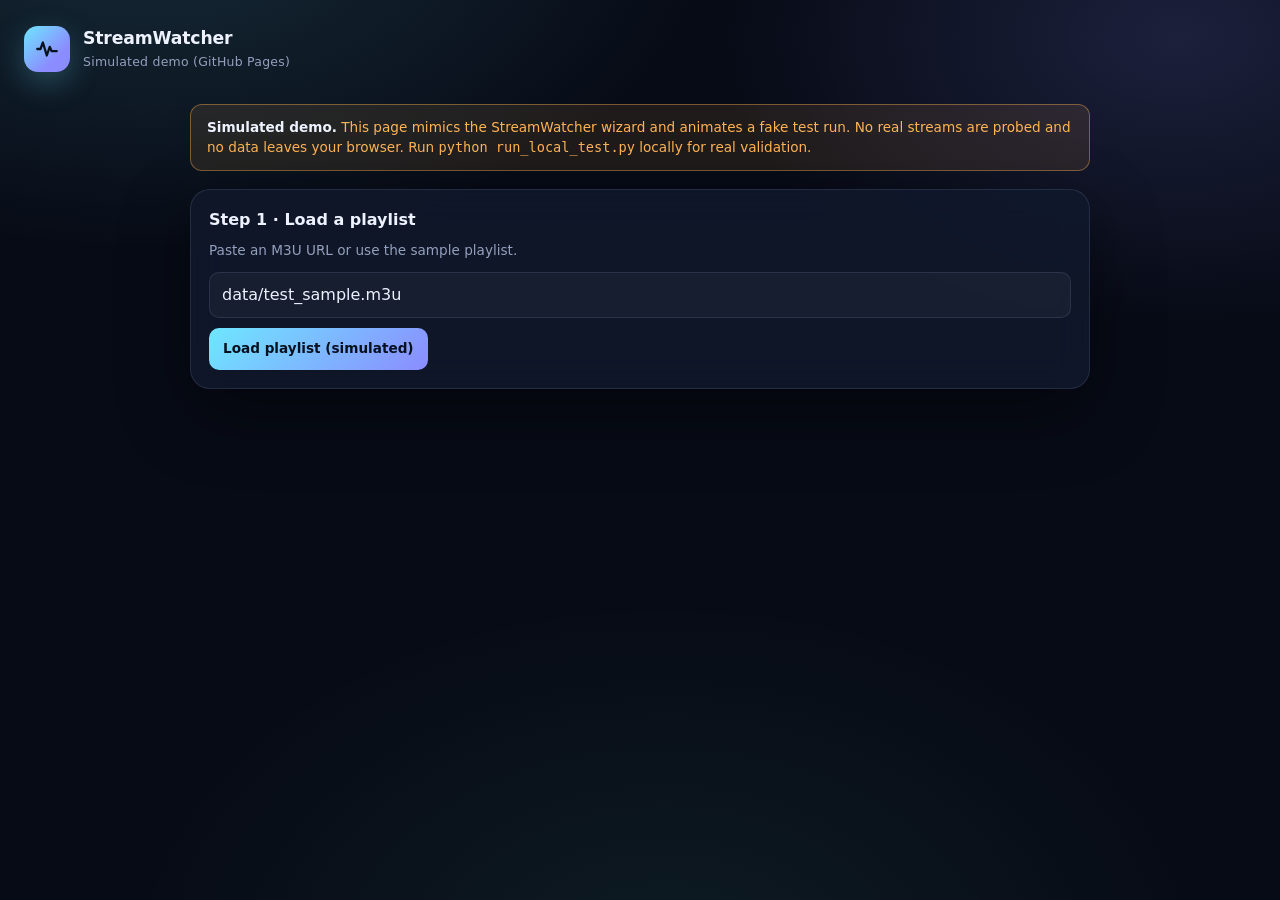
==== docs/index.html @ 36f7aa4f "Make GitHub Pages demo a step-by-step simulated wizard" ====
<!DOCTYPE html>
<html lang="en" data-theme="dark">
<head>
  <meta charset="UTF-8">
  <meta name="viewport" content="width=device-width, initial-scale=1.0">
  <title>StreamWatcher · Demo (simulated)</title>
  <link rel="stylesheet" href="assets/theme.css">
  <style>
    .shell { width: min(900px, calc(100% - 48px)); margin: 0 auto; padding: 22px 0 70px; }
    .demo-banner { margin: 0 0 18px; padding: 12px 16px; border: 1px solid rgba(255,180,84,0.4); border-radius: 12px; background: rgba(255,180,84,0.1); color: var(--warning); font-size: 0.85rem; }
    .demo-banner strong { color: var(--text); }
    .step-card { padding: 18px; margin-bottom: 16px; }
    .step-card h3 { margin: 0 0 8px; font-size: 1rem; }
    .step-card p { margin: 0 0 12px; color: var(--muted); font-size: 0.85rem; }
    .btn { padding: 8px 14px; border-radius: 10px; border: 1px solid var(--border); background: var(--surface-2); color: var(--text); cursor: pointer; font-weight: 600; font-size: 0.85rem; }
    .btn.primary { background: linear-gradient(135deg, var(--accent), var(--accent-2)); color: #07101f; border: none; }
    .input { width: 100%; padding: 10px 12px; border-radius: 10px; border: 1px solid var(--border); background: var(--surface-2); color: var(--text); }
    .hidden { display: none !important; }
    .progress-track { height: 10px; border-radius: 999px; background: var(--surface-3); overflow: hidden; border: 1px solid var(--border); margin: 10px 0; }
    .progress-fill { height: 100%; border-radius: inherit; background: linear-gradient(90deg, var(--accent), var(--accent-2) 58%, var(--accent-3)); transition: width 0.3s ease; }
    .channel { padding: 6px 8px; border-bottom: 1px solid var(--border); font-size: 0.85rem; }
    .channel:last-child { border-bottom: none; }
    table { width: 100%; border-collapse: collapse; font-size: 0.8rem; margin-top: 12px; }
    th, td { padding: 8px 10px; text-align: left; border-bottom: 1px solid var(--border); }
    th { color: var(--muted); font-size: 0.7rem; text-transform: uppercase; letter-spacing: 0.06em; }
    .badge { display: inline-block; padding: 2px 8px; border-radius: 6px; font-size: 0.72rem; font-weight: 600; }
    .pass { background: rgba(61,220,151,0.15); color: var(--success); }
    .issue { background: rgba(255,180,84,0.15); color: var(--warning); }
    .testing { background: rgba(100,181,255,0.15); color: var(--info); }
  </style>
</head>
<body>
  <header class="topbar">
    <div class="brand">
      <div class="brand-mark" aria-hidden="true"><svg viewBox="0 0 24 24" fill="none" stroke="currentColor" stroke-width="2.1" stroke-linecap="round" stroke-linejoin="round"><path d="M3 12h3l2.2-6 3.6 12 2.7-8 1.8 4H21"/></svg></div>
      <div><h1>StreamWatcher</h1><p>Simulated demo (GitHub Pages)</p></div>
    </div>
  </header>
  <main class="shell">
    <div class="demo-banner"><strong>Simulated demo.</strong> This page mimics the StreamWatcher wizard and animates a fake test run. No real streams are probed and no data leaves your browser. Run <code>python run_local_test.py</code> locally for real validation.</div>

    <!-- Step 1 -->
    <div class="card step-card" id="step1">
      <h3>Step 1 · Load a playlist</h3>
      <p>Paste an M3U URL or use the sample playlist.</p>
      <input class="input" id="url" value="data/test_sample.m3u" style="margin-bottom:10px;">
      <button class="btn primary" id="loadBtn">Load playlist (simulated)</button>
    </div>

    <!-- Step 2 -->
    <div class="card step-card hidden" id="step2">
      <h3>Step 2 · Choose channels</h3>
      <p>Select the channels you want to test.</p>
      <div id="channels" style="max-height:200px;overflow:auto;border:1px solid var(--border);border-radius:10px;"></div>
      <div style="margin-top:10px;display:flex;gap:8px;">
        <button class="btn" id="selectAll">Select all</button>
        <button class="btn primary" id="next2">Next step →</button>
      </div>
    </div>

    <!-- Step 3 -->
    <div class="card step-card hidden" id="step3">
      <h3>Step 3 · Configure &amp; run</h3>
      <p>Duration: 15s · Concurrency: 3 · Loop: single · Checks: resolution, framerate, audio, buffering</p>
      <button class="btn primary" id="startBtn">Start simulated test</button>
    </div>

    <!-- Step 4 -->
    <div class="card step-card hidden" id="step4">
      <h3>Step 4 · Live progress</h3>
      <div class="progress-track"><div class="progress-fill" id="progressFill" style="width:0%"></div></div>
      <p id="progressText" style="margin-top:8px;color:var(--muted);font-size:0.85rem;">Idle</p>
      <table>
        <thead><tr><th>Channel</th><th>Status</th><th>Resolution</th><th>Framerate</th><th>Tested</th></tr></thead>
        <tbody id="resultsBody"></tbody>
      </table>
    </div>
  </main>
  <script>
    const channels = [
      {name:'3ABN Canada', res:'1280x720', fps:'29.97 fps', status:'pending', tested:0},
      {name:'3ABN English', res:'1920x1080', fps:'25 fps', status:'pending', tested:0},
      {name:'3ABN Kids', res:'1280x720', fps:'30 fps', status:'pending', tested:0},
      {name:'3ABN Latino', res:'1920x1080', fps:'50 fps', status:'pending', tested:0},
      {name:'Ziggo Sport 2 Ultra 4K', res:'1920x1080', fps:'50 fps', status:'pending', tested:0},
    ];
    let selected = new Set();
    const channelsEl = document.getElementById('channels');
    const resultsBody = document.getElementById('resultsBody');

    function renderChannels() {
      channelsEl.innerHTML = channels.map((c,i) => `<label style="display:block;padding:4px 0;"><input type="checkbox" data-i="${i}" ${selected.has(i)?'checked':''}> ${c.name}</label>`).join('');
      channelsEl.querySelectorAll('input').forEach(cb => cb.addEventListener('change', e => {
        const i = +e.target.dataset.i;
        if (e.target.checked) selected.add(i); else selected.delete(i);
        document.getElementById('next2').disabled = selected.size === 0;
      }));
    }
    renderChannels();

    document.getElementById('selectAll').addEventListener('click', () => {
      channels.forEach((_,i) => selected.add(i));
      renderChannels();
      document.getElementById('next2').disabled = false;
    });

    document.getElementById('loadBtn').addEventListener('click', () => {
      document.getElementById('loadBtn').textContent = 'Loaded 5 channels';
      document.getElementById('step1').classList.add('hidden');
      document.getElementById('step2').classList.remove('hidden');
    });

    document.getElementById('next2').addEventListener('click', () => {
      document.getElementById('step2').classList.add('hidden');
      document.getElementById('step3').classList.remove('hidden');
    });

    function renderResults() {
      resultsBody.innerHTML = channels.map(c => `<tr><td>${c.name}</td><td><span class="badge ${c.status}">${c.status}</span></td><td>${c.res}</td><td>${c.fps}</td><td>${c.tested}s</td></tr>`).join('');
    }
    renderResults();

    document.getElementById('startBtn').addEventListener('click', () => {
      document.getElementById('startBtn').disabled = true;
      document.getElementById('step3').classList.add('hidden');
      document.getElementById('step4').classList.remove('hidden');
      const order = [...selected];
      let idx = 0;
      const total = order.length;
      function step() {
        if (idx >= total) { document.getElementById('progressText').textContent = 'All channels completed'; return; }
        const ci = order[idx];
        channels[ci].status = 'testing'; channels[ci].tested = 0;
        renderResults();
        let t = 0;
        const timer = setInterval(() => {
          t++;
          channels[ci].tested = t;
          document.getElementById('progressFill').style.width = Math.round(((idx + t/15)/total)*100) + '%';
          document.getElementById('progressText').textContent = `Testing ${channels[ci].name} · ${t}/15s`;
          renderResults();
          if (t >= 15) {
            clearInterval(timer);
            channels[ci].status = (ci === 4) ? 'issue' : 'pass';
            if (ci === 4) channels[ci].res = '1920x1080 (dup frames)';
            renderResults();
            idx++;
            setTimeout(step, 400);
          }
        }, 200);
      }
      step();
    });
  </script>
</body>
</html>
---- docs/assets/theme.css ----
/* StreamWatcher shared theme */
:root {
  color-scheme: dark;
  --bg: #070b16;
  --bg-soft: #0c1222;
  --surface: rgba(17, 25, 44, 0.82);
  --surface-solid: #111a2d;
  --surface-2: rgba(255, 255, 255, 0.04);
  --surface-3: rgba(255, 255, 255, 0.07);
  --border: rgba(148, 163, 208, 0.16);
  --border-strong: rgba(148, 163, 208, 0.28);
  --text: #eef2ff;
  --muted: #94a0bd;
  --faint: #67738f;
  --accent: #6ee7ff;
  --accent-2: #8b8cff;
  --accent-3: #5ee0b1;
  --success: #3ddc97;
  --warning: #ffb454;
  --danger: #ff6b81;
  --info: #64b5ff;
  --shadow: 0 24px 70px rgba(0, 0, 0, 0.45);
  --ring: rgba(110, 231, 255, 0.35);
  --radius: 20px;
  --radius-sm: 12px;
}

[data-theme="light"] {
  color-scheme: light;
  --bg: #eef2fb;
  --bg-soft: #e6ecf9;
  --surface: rgba(255, 255, 255, 0.86);
  --surface-solid: #ffffff;
  --surface-2: rgba(20, 40, 80, 0.035);
  --surface-3: rgba(20, 40, 80, 0.06);
  --border: rgba(30, 55, 105, 0.12);
  --border-strong: rgba(30, 55, 105, 0.22);
  --text: #14213d;
  --muted: #5b6b8c;
  --faint: #8492ad;
  --accent: #087ea4;
  --accent-2: #5b5bd6;
  --accent-3: #0f9f7a;
  --success: #0f9f6e;
  --warning: #b96b00;
  --danger: #d92c4b;
  --info: #1c6fd6;
  --shadow: 0 24px 70px rgba(30, 60, 120, 0.16);
  --ring: rgba(8, 126, 164, 0.25);
}

* { box-sizing: border-box; }

html { min-height: 100%; }

body {
  margin: 0;
  min-height: 100vh;
  font-family: "Inter", "Segoe UI", system-ui, -apple-system, BlinkMacSystemFont, sans-serif;
  color: var(--text);
  background-color: var(--bg);
  background-image:
    radial-gradient(900px 520px at 12% -8%, rgba(110, 231, 255, 0.14), transparent 62%),
    radial-gradient(760px 480px at 92% 4%, rgba(139, 140, 255, 0.16), transparent 60%),
    radial-gradient(900px 620px at 52% 108%, rgba(94, 224, 177, 0.08), transparent 60%);
  background-attachment: fixed;
  line-height: 1.5;
  -webkit-font-smoothing: antialiased;
}

[data-theme="light"] body {
  background-image:
    radial-gradient(900px 520px at 12% -8%, rgba(8, 126, 164, 0.12), transparent 62%),
    radial-gradient(760px 480px at 92% 4%, rgba(91, 91, 214, 0.12), transparent 60%),
    radial-gradient(900px 620px at 52% 108%, rgba(15, 159, 122, 0.08), transparent 60%);
}

a { color: var(--accent); }

button, input, select, textarea { font: inherit; }

::selection { background: rgba(110, 231, 255, 0.3); }

.topbar {
  width: min(1440px, calc(100% - 48px));
  margin: 0 auto;
  padding: 26px 0 10px;
  display: flex;
  align-items: center;
  justify-content: space-between;
  gap: 16px;
}

.brand {
  display: flex;
  align-items: center;
  gap: 13px;
  min-width: 0;
}

.brand-mark {
  width: 46px;
  height: 46px;
  border-radius: 14px;
  background: linear-gradient(135deg, var(--accent), var(--accent-2) 70%);
  color: #07101f;
  display: grid;
  place-items: center;
  box-shadow: 0 10px 30px rgba(110, 231, 255, 0.25);
  flex: none;
}

.brand-mark svg { width: 26px; height: 26px; }

.brand h1 {
  margin: 0;
  font-size: 1.08rem;
  letter-spacing: -0.01em;
  font-weight: 700;
}

.brand p {
  margin: 1px 0 0;
  color: var(--muted);
  font-size: 0.78rem;
  letter-spacing: 0.02em;
}

.top-actions { display: flex; align-items: center; gap: 10px; }

.btn {
  display: inline-flex;
  align-items: center;
  justify-content: center;
  gap: 8px;
  min-height: 42px;
  padding: 0 17px;
  border-radius: 12px;
  border: 1px solid transparent;
  font-weight: 650;
  font-size: 0.88rem;
  line-height: 1;
  text-decoration: none;
  cursor: pointer;
  transition: transform 0.15s ease, background 0.15s ease, border-color 0.15s ease, box-shadow 0.15s ease, opacity 0.15s ease;
  white-space: nowrap;
}

.btn svg { width: 17px; height: 17px; }
.btn:hover { transform: translateY(-1px); }
.btn:active { transform: translateY(0); }
.btn:focus-visible { outline: 3px solid var(--ring); outline-offset: 2px; }
.btn:disabled { opacity: 0.5; cursor: not-allowed; transform: none; }

.btn-primary {
  background: linear-gradient(120deg, var(--accent), var(--accent-2));
  color: #071019;
  box-shadow: 0 12px 30px rgba(110, 231, 255, 0.22);
}

[data-theme="light"] .btn-primary { color: #fff; }

.btn-primary:hover { box-shadow: 0 16px 34px rgba(110, 231, 255, 0.3); }

.btn-secondary {
  background: var(--surface-2);
  border-color: var(--border);
  color: var(--text);
}

.btn-secondary:hover { background: var(--surface-3); border-color: var(--border-strong); }

.btn-ghost {
  background: transparent;
  color: var(--muted);
  border-color: transparent;
  padding: 0 12px;
}

.btn-ghost:hover { color: var(--text); background: var(--surface-2); }

.btn-danger {
  background: rgba(255, 107, 129, 0.12);
  border-color: rgba(255, 107, 129, 0.35);
  color: var(--danger);
}

.btn-danger:hover { background: rgba(255, 107, 129, 0.2); }

.btn-sm { min-height: 34px; padding: 0 12px; font-size: 0.8rem; border-radius: 10px; }

.icon-btn {
  width: 42px;
  height: 42px;
  padding: 0;
  border-radius: 12px;
  border: 1px solid var(--border);
  background: var(--surface-2);
  color: var(--muted);
  cursor: pointer;
  display: grid;
  place-items: center;
  transition: 0.15s ease;
}

.icon-btn:hover { color: var(--text); background: var(--surface-3); }
.icon-btn:focus-visible { outline: 3px solid var(--ring); outline-offset: 2px; }
.icon-btn svg { width: 18px; height: 18px; }

.card {
  background: var(--surface);
  border: 1px solid var(--border);
  border-radius: var(--radius);
  box-shadow: var(--shadow);
  backdrop-filter: blur(18px);
  -webkit-backdrop-filter: blur(18px);
}

.card-head {
  display: flex;
  align-items: flex-start;
  gap: 14px;
  padding: 22px 24px 0;
}

.step {
  width: 34px;
  height: 34px;
  border-radius: 11px;
  display: grid;
  place-items: center;
  flex: none;
  font-size: 0.76rem;
  font-weight: 800;
  letter-spacing: 0.04em;
  color: var(--accent);
  background: rgba(110, 231, 255, 0.1);
  border: 1px solid rgba(110, 231, 255, 0.22);
}

.card-title { margin: 2px 0 2px; font-size: 1rem; letter-spacing: -0.01em; }
.card-sub { margin: 0; color: var(--muted); font-size: 0.82rem; }

.card-body { padding: 20px 24px 24px; }

.field { display: flex; flex-direction: column; gap: 8px; }

.field > label, .field-label {
  font-size: 0.79rem;
  font-weight: 650;
  letter-spacing: 0.035em;
  text-transform: uppercase;
  color: var(--muted);
}

.input, select.input, textarea.input {
  width: 100%;
  min-height: 46px;
  border-radius: 12px;
  border: 1px solid var(--border);
  background: var(--surface-2);
  color: var(--text);
  padding: 0 14px;
  outline: none;
  transition: border-color 0.15s ease, box-shadow 0.15s ease, background 0.15s ease;
}

textarea.input { padding: 12px 14px; resize: vertical; min-height: 100px; }

.input::placeholder { color: var(--faint); }

.input:hover { border-color: var(--border-strong); }

.input:focus, select.input:focus {
  border-color: var(--accent);
  box-shadow: 0 0 0 4px var(--ring);
  background: var(--surface-3);
}

select.input {
  color-scheme: inherit;
  background-color: var(--surface-solid);
  appearance: none;
  background-image:
    linear-gradient(45deg, transparent 50%, var(--muted) 50%),
    linear-gradient(135deg, var(--muted) 50%, transparent 50%);
  background-position:
    calc(100% - 20px) calc(50% - 3px),
    calc(100% - 14px) calc(50% - 3px);
  background-size: 6px 6px, 6px 6px;
  background-repeat: no-repeat;
  padding-right: 38px;
}

select.input option,
select option {
  background-color: var(--surface-solid);
  color: var(--text);
}

.hint { color: var(--muted); font-size: 0.79rem; margin: 0; }
.error-text { color: var(--danger); font-size: 0.82rem; margin: 0; }
.success-text { color: var(--success); font-size: 0.82rem; margin: 0; }

.pill {
  display: inline-flex;
  align-items: center;
  gap: 7px;
  padding: 6px 11px;
  border-radius: 999px;
  border: 1px solid var(--border);
  background: var(--surface-2);
  color: var(--muted);
  font-size: 0.73rem;
  font-weight: 650;
  letter-spacing: 0.04em;
  text-transform: uppercase;
}

.pill .dot { width: 7px; height: 7px; border-radius: 50%; background: var(--success); box-shadow: 0 0 10px var(--success); }

.badge {
  display: inline-flex;
  align-items: center;
  gap: 6px;
  padding: 4px 9px;
  border-radius: 8px;
  font-size: 0.72rem;
  font-weight: 700;
  letter-spacing: 0.03em;
  border: 1px solid var(--border);
  background: var(--surface-2);
  color: var(--muted);
  white-space: nowrap;
}

.badge-accent { color: var(--accent); background: rgba(110, 231, 255, 0.09); border-color: rgba(110, 231, 255, 0.24); }
.badge-success { color: var(--success); background: rgba(61, 220, 151, 0.1); border-color: rgba(61, 220, 151, 0.26); }
.badge-warning { color: var(--warning); background: rgba(255, 180, 84, 0.1); border-color: rgba(255, 180, 84, 0.26); }
.badge-danger { color: var(--danger); background: rgba(255, 107, 129, 0.1); border-color: rgba(255, 107, 129, 0.26); }
.badge-info { color: var(--info); background: rgba(100, 181, 255, 0.1); border-color: rgba(100, 181, 255, 0.26); }

.status-badge[data-status="pass"] { color: var(--success); background: rgba(61, 220, 151, 0.1); border-color: rgba(61, 220, 151, 0.28); }
.status-badge[data-status="issue"] { color: var(--warning); background: rgba(255, 180, 84, 0.1); border-color: rgba(255, 180, 84, 0.28); }
.status-badge[data-status="error"] { color: var(--danger); background: rgba(255, 107, 129, 0.1); border-color: rgba(255, 107, 129, 0.3); }
.status-badge[data-status="testing"] { color: var(--info); background: rgba(100, 181, 255, 0.1); border-color: rgba(100, 181, 255, 0.3); }
.status-badge[data-status="pending"] { color: var(--muted); }
.status-badge[data-status="stopped"] { color: var(--faint); border-style: dashed; }

.toast {
  position: fixed;
  right: 22px;
  bottom: 22px;
  z-index: 50;
  max-width: min(420px, calc(100vw - 44px));
  padding: 14px 16px;
  border-radius: 14px;
  border: 1px solid var(--border-strong);
  background: var(--surface-solid);
  box-shadow: var(--shadow);
  color: var(--text);
  font-size: 0.86rem;
  display: flex;
  gap: 10px;
  align-items: flex-start;
  transform: translateY(20px);
  opacity: 0;
  pointer-events: none;
  transition: 0.2s ease;
}

.toast.show { transform: translateY(0); opacity: 1; pointer-events: auto; }
.toast.error { border-color: rgba(255, 107, 129, 0.45); }
.toast svg { width: 18px; height: 18px; flex: none; margin-top: 1px; }

.spinner {
  width: 16px;
  height: 16px;
  border: 2px solid rgba(255, 255, 255, 0.25);
  border-top-color: currentColor;
  border-radius: 50%;
  animation: spin 0.7s linear infinite;
}

@keyframes spin { to { transform: rotate(360deg); } }

.sr-only {
  position: absolute;
  width: 1px;
  height: 1px;
  padding: 0;
  margin: -1px;
  overflow: hidden;
  clip: rect(0, 0, 0, 0);
  white-space: nowrap;
  border: 0;
}

::-webkit-scrollbar { width: 10px; height: 10px; }
::-webkit-scrollbar-track { background: transparent; }
::-webkit-scrollbar-thumb { background: var(--surface-3); border-radius: 99px; border: 2px solid transparent; background-clip: content-box; }
::-webkit-scrollbar-thumb:hover { background: var(--border-strong); background-clip: content-box; }

@media (max-width: 720px) {
  .topbar { width: calc(100% - 28px); padding-top: 18px; }
  .brand p { display: none; }
  .card-head { padding: 20px 20px 0; }
  .card-body { padding: 18px 20px 20px; }
}
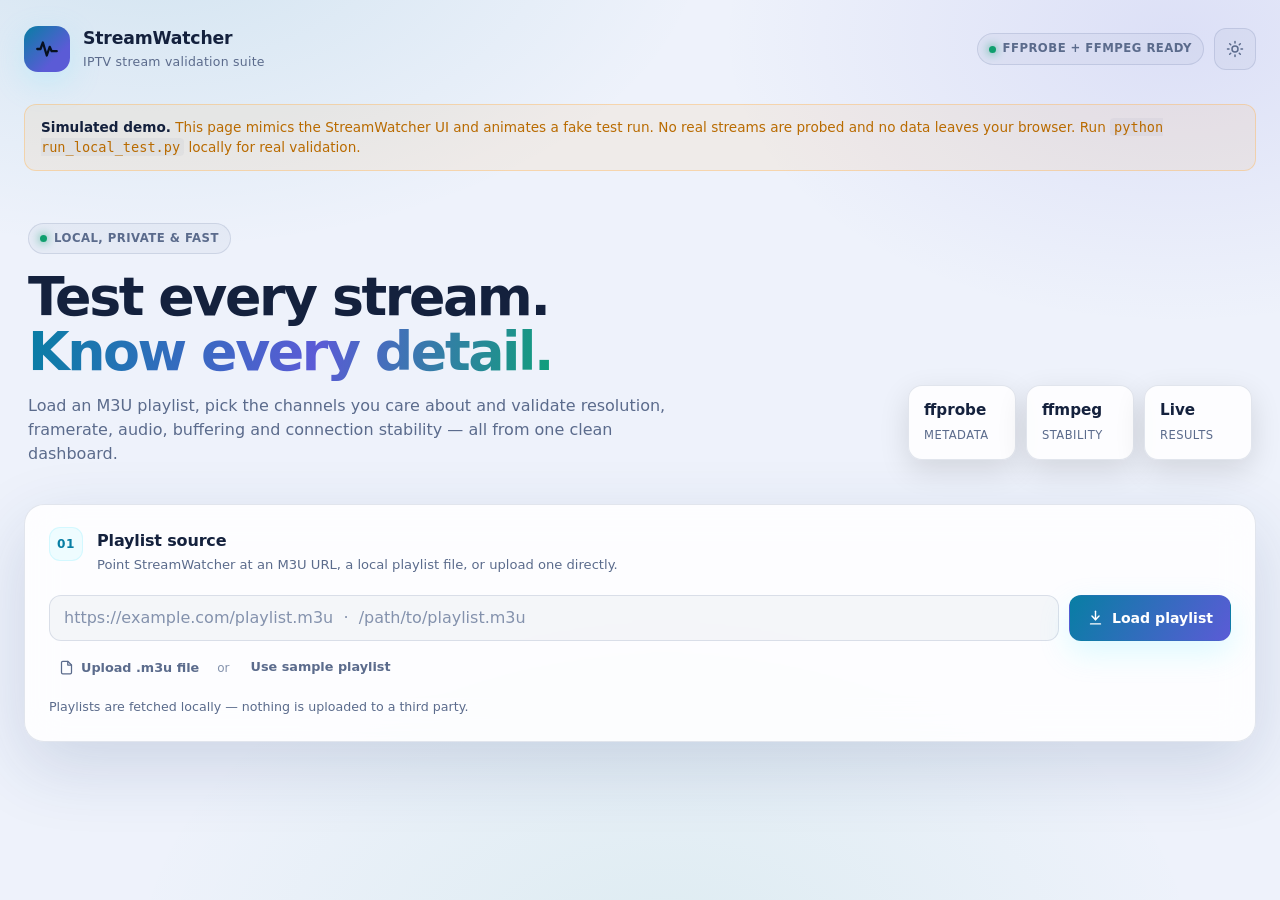
==== commit c22bff29: "Make GitHub Pages demo nearly identical to real app (simulated)" ====
--- a/docs/index.html
+++ b/docs/index.html
@@ -3,154 +3,1438 @@
 <head>
   <meta charset="UTF-8">
   <meta name="viewport" content="width=device-width, initial-scale=1.0">
-  <title>StreamWatcher · Demo (simulated)</title>
+  <title>StreamWatcher · IPTV stream validation</title>
   <link rel="stylesheet" href="assets/theme.css">
   <style>
-    .shell { width: min(900px, calc(100% - 48px)); margin: 0 auto; padding: 22px 0 70px; }
-    .demo-banner { margin: 0 0 18px; padding: 12px 16px; border: 1px solid rgba(255,180,84,0.4); border-radius: 12px; background: rgba(255,180,84,0.1); color: var(--warning); font-size: 0.85rem; }
-    .demo-banner strong { color: var(--text); }
-    .step-card { padding: 18px; margin-bottom: 16px; }
-    .step-card h3 { margin: 0 0 8px; font-size: 1rem; }
-    .step-card p { margin: 0 0 12px; color: var(--muted); font-size: 0.85rem; }
-    .btn { padding: 8px 14px; border-radius: 10px; border: 1px solid var(--border); background: var(--surface-2); color: var(--text); cursor: pointer; font-weight: 600; font-size: 0.85rem; }
-    .btn.primary { background: linear-gradient(135deg, var(--accent), var(--accent-2)); color: #07101f; border: none; }
-    .input { width: 100%; padding: 10px 12px; border-radius: 10px; border: 1px solid var(--border); background: var(--surface-2); color: var(--text); }
-    .hidden { display: none !important; }
-    .progress-track { height: 10px; border-radius: 999px; background: var(--surface-3); overflow: hidden; border: 1px solid var(--border); margin: 10px 0; }
-    .progress-fill { height: 100%; border-radius: inherit; background: linear-gradient(90deg, var(--accent), var(--accent-2) 58%, var(--accent-3)); transition: width 0.3s ease; }
-    .channel { padding: 6px 8px; border-bottom: 1px solid var(--border); font-size: 0.85rem; }
-    .channel:last-child { border-bottom: none; }
-    table { width: 100%; border-collapse: collapse; font-size: 0.8rem; margin-top: 12px; }
-    th, td { padding: 8px 10px; text-align: left; border-bottom: 1px solid var(--border); }
-    th { color: var(--muted); font-size: 0.7rem; text-transform: uppercase; letter-spacing: 0.06em; }
-    .badge { display: inline-block; padding: 2px 8px; border-radius: 6px; font-size: 0.72rem; font-weight: 600; }
-    .pass { background: rgba(61,220,151,0.15); color: var(--success); }
-    .issue { background: rgba(255,180,84,0.15); color: var(--warning); }
-    .testing { background: rgba(100,181,255,0.15); color: var(--info); }
+    html, body { overflow-x: hidden; }
+    .shell {
+      width: min(1440px, calc(100% - 48px));
+      max-width: 100%;
+      margin: 0 auto;
+      padding: 22px 0 70px;
+    }
+    .layout { max-width: 100%; }
+
+    .hero {
+      display: flex;
+      align-items: flex-end;
+      justify-content: space-between;
+      gap: 32px;
+      padding: 34px 4px 8px;
+    }
+
+    .hero-copy { max-width: 760px; }
+
+    .hero h2 {
+      margin: 16px 0 14px;
+      font-size: clamp(2.1rem, 4.2vw, 3.6rem);
+      line-height: 1.02;
+      letter-spacing: -0.045em;
+      font-weight: 800;
+    }
+
+    .gradient-text {
+      background: linear-gradient(100deg, var(--accent), var(--accent-2) 55%, var(--accent-3));
+      -webkit-background-clip: text;
+      background-clip: text;
+      color: transparent;
+    }
+
+    .hero p {
+      margin: 0;
+      max-width: 650px;
+      color: var(--muted);
+      font-size: 1rem;
+    }
+
+    .hero-facts {
+      display: flex;
+      gap: 10px;
+      flex-wrap: wrap;
+      justify-content: flex-end;
+      padding-bottom: 6px;
+    }
+
+    .fact {
+      min-width: 108px;
+      padding: 13px 15px;
+      border: 1px solid var(--border);
+      border-radius: 14px;
+      background: var(--surface);
+      box-shadow: 0 10px 30px rgba(0, 0, 0, 0.12);
+    }
+
+    .fact strong { display: block; font-size: 0.95rem; }
+    .fact span { color: var(--muted); font-size: 0.72rem; letter-spacing: 0.04em; text-transform: uppercase; }
+
+    .layout {
+      display: grid;
+      grid-template-columns: repeat(auto-fit, minmax(320px, 1fr));
+      gap: 20px;
+      align-items: start;
+      margin-top: 30px;
+    }
+
+    .layout > .start-card {
+      grid-column: 1 / -1;
+    }
+
+    .stack { display: contents; }
+    #configAside { display: block; grid-column: 1 / -1; }
+
+    .source-row { display: flex; gap: 10px; align-items: stretch; }
+    .source-row .input { flex: 1; }
+    .source-row .btn { min-height: 46px; flex: none; }
+
+    .source-actions {
+      display: flex;
+      align-items: center;
+      gap: 4px;
+      flex-wrap: wrap;
+      margin-top: 10px;
+    }
+
+    .divider { color: var(--faint); font-size: 0.75rem; padding: 0 4px; }
+
+    .file-label {
+      display: inline-flex;
+      align-items: center;
+      gap: 7px;
+      min-height: 34px;
+      padding: 0 10px;
+      border-radius: 10px;
+      color: var(--muted);
+      font-size: 0.8rem;
+      font-weight: 650;
+      cursor: pointer;
+      transition: 0.15s ease;
+    }
+
+    .file-label:hover { color: var(--text); background: var(--surface-2); }
+    .file-label svg { width: 15px; height: 15px; }
+
+    .load-status { margin-top: 13px; min-height: 18px; }
+    .load-status.error { color: var(--danger); }
+    .load-status.success { color: var(--success); }
+
+    .channels-card { overflow: hidden; }
+    .is-hidden { display: none !important; }
+
+    .channel-toolbar {
+      display: grid;
+      grid-template-columns: minmax(160px, 1fr) minmax(150px, 0.65fr) auto;
+      gap: 9px;
+      align-items: stretch;
+      padding: 0 24px;
+      margin-top: 18px;
+    }
+
+    .channel-toolbar .input { min-height: 40px; font-size: 0.84rem; }
+
+    .toolbar-actions { display: flex; gap: 6px; }
+
+    .channel-list {
+      max-height: 470px;
+      min-height: 180px;
+      overflow: auto;
+      padding: 6px 16px 8px;
+      margin-top: 10px;
+      border-top: 1px solid var(--border);
+      border-bottom: 1px solid var(--border);
+    }
+
+    .channel-row {
+      display: grid;
+      grid-template-columns: 20px minmax(0, 1fr) minmax(0, 0.9fr);
+      gap: 11px;
+      align-items: center;
+      padding: 10px 8px;
+      border-radius: 10px;
+      cursor: pointer;
+      transition: background 0.12s ease;
+    }
+
+    .channel-row + .channel-row { border-top: 1px solid var(--border); }
+    .channel-row:hover { background: var(--surface-2); }
+
+    .channel-row input[type="checkbox"] {
+      width: 16px;
+      height: 16px;
+      accent-color: var(--accent-2);
+      cursor: pointer;
+    }
+
+    .channel-main { min-width: 0; }
+    .channel-name {
+      display: block;
+      font-size: 0.87rem;
+      font-weight: 600;
+      white-space: nowrap;
+      overflow: hidden;
+      text-overflow: ellipsis;
+    }
+
+    .channel-meta {
+      display: block;
+      color: var(--muted);
+      font-size: 0.72rem;
+      white-space: nowrap;
+      overflow: hidden;
+      text-overflow: ellipsis;
+    }
+
+    .channel-url {
+      color: var(--faint);
+      font-family: ui-monospace, SFMono-Regular, Menlo, Consolas, monospace;
+      font-size: 0.68rem;
+      white-space: nowrap;
+      overflow: hidden;
+      text-overflow: ellipsis;
+      text-align: right;
+    }
+
+    .channel-list-empty {
+      padding: 34px 20px;
+      text-align: center;
+      color: var(--muted);
+      font-size: 0.86rem;
+    }
+
+    .list-foot {
+      display: flex;
+      justify-content: space-between;
+      gap: 12px;
+      align-items: center;
+      padding: 13px 24px 17px;
+      color: var(--muted);
+      font-size: 0.78rem;
+    }
+
+    .settings-grid { display: grid; grid-template-columns: 1fr 1fr; gap: 13px; }
+
+    .duration-control { display: flex; gap: 8px; }
+    .duration-control .input:first-child { width: 42%; }
+    .duration-control select { width: 58%; }
+
+    .mode-grid { display: grid; grid-template-columns: repeat(3, 1fr); gap: 8px; margin-top: 10px; }
+
+    .mode-card {
+      position: relative;
+      display: flex;
+      align-items: center;
+      justify-content: center;
+      min-height: 48px;
+      padding: 8px 6px;
+      border: 1px solid var(--border);
+      border-radius: 11px;
+      background: var(--surface-2);
+      color: var(--muted);
+      font-size: 0.78rem;
+      font-weight: 650;
+      text-align: center;
+      cursor: pointer;
+      transition: 0.15s ease;
+    }
+
+    .mode-card input { position: absolute; opacity: 0; pointer-events: none; }
+    .mode-card:hover { border-color: var(--border-strong); color: var(--text); }
+    .mode-card:has(input:checked) {
+      border-color: rgba(110, 231, 255, 0.45);
+      background: rgba(110, 231, 255, 0.1);
+      color: var(--accent);
+      box-shadow: 0 0 0 1px rgba(110, 231, 255, 0.08) inset;
+    }
+
+    .iterations-row { display: flex; align-items: center; gap: 10px; margin-top: 11px; }
+    .iterations-row .input { width: 100px; min-height: 38px; }
+
+    .check-grid { display: flex; flex-direction: column; gap: 8px; margin-top: 16px; }
+
+    .check-card {
+      display: grid;
+      grid-template-columns: 20px 1fr;
+      gap: 11px;
+      align-items: start;
+      padding: 11px 12px;
+      border: 1px solid var(--border);
+      border-radius: 12px;
+      background: var(--surface-2);
+      cursor: pointer;
+      transition: 0.15s ease;
+    }
+
+    .check-card:hover { border-color: var(--border-strong); }
+    .check-card:has(input:checked) { border-color: rgba(139, 140, 255, 0.38); background: rgba(139, 140, 255, 0.075); }
+
+    .check-card input {
+      appearance: none;
+      width: 18px;
+      height: 18px;
+      margin: 1px 0 0;
+      border-radius: 5px;
+      border: 1px solid var(--border-strong);
+      background: var(--surface-2);
+      cursor: pointer;
+      position: relative;
+    }
+
+    .check-card input:checked { background: linear-gradient(135deg, var(--accent), var(--accent-2)); border-color: transparent; }
+    .check-card input:checked::after {
+      content: "";
+      position: absolute;
+      left: 5px;
+      top: 1px;
+      width: 5px;
+      height: 10px;
+      border: solid #07101f;
+      border-width: 0 2px 2px 0;
+      transform: rotate(45deg);
+    }
+
+    .check-copy strong { display: block; font-size: 0.82rem; font-weight: 650; }
+    .check-copy span { display: block; color: var(--muted); font-size: 0.72rem; line-height: 1.35; }
+
+    .threshold-grid { display: grid; grid-template-columns: 1fr 1fr; gap: 10px; margin-top: 13px; }
+
+    .advanced { margin-top: 15px; border-top: 1px solid var(--border); padding-top: 13px; }
+    .advanced summary {
+      color: var(--muted);
+      font-size: 0.79rem;
+      font-weight: 650;
+      cursor: pointer;
+      list-style: none;
+    }
+
+    .advanced summary::-webkit-details-marker { display: none; }
+    .advanced summary::before { content: "+"; display: inline-block; width: 15px; color: var(--accent); }
+    .advanced[open] summary::before { content: "–"; }
+    .advanced-grid { display: grid; grid-template-columns: 1fr 1fr; gap: 11px; margin-top: 13px; }
+
+    .start-card { position: sticky; top: 18px; }
+    .summary-list { display: flex; flex-direction: column; gap: 9px; margin: 4px 0 18px; }
+
+    .summary-row {
+      display: flex;
+      justify-content: space-between;
+      gap: 16px;
+      color: var(--muted);
+      font-size: 0.82rem;
+    }
+
+    .summary-row strong { color: var(--text); font-weight: 650; text-align: right; }
+    .start-btn { width: 100%; min-height: 52px; font-size: 0.95rem; border-radius: 14px; }
+    .start-note { margin: 12px 0 0; color: var(--faint); font-size: 0.73rem; text-align: center; }
+
+    .warn-text { color: var(--warning); }
+
+    @media (max-width: 1080px) {
+      .layout { grid-template-columns: minmax(0, 1fr); }
+      .start-card { position: static; }
+      .hero { align-items: flex-start; flex-direction: column; }
+      .hero-facts { justify-content: flex-start; }
+    }
+
+    @media (max-width: 700px) {
+      .shell { width: calc(100% - 28px); padding-top: 8px; }
+      .hero { padding-top: 22px; }
+      .source-row { flex-direction: column; }
+      .source-row .btn { width: 100%; }
+      .channel-toolbar { grid-template-columns: 1fr; padding: 0 20px; }
+      .toolbar-actions { justify-content: flex-start; }
+      .channel-row { grid-template-columns: 20px minmax(0, 1fr); }
+      .channel-url { display: none; }
+      .settings-grid, .threshold-grid, .advanced-grid { grid-template-columns: 1fr; }
+      .mode-grid { grid-template-columns: 1fr; }
+      .list-foot { padding: 13px 20px 17px; }
+    }
+  /* Modal dialog */
+  .modal-backdrop { position: fixed; inset: 0; background: rgba(0,0,0,0.6); z-index: 998; }
+  .modal { position: fixed; inset: 0; z-index: 999; display: flex; align-items: center; justify-content: center; padding: 20px; }
+  .modal[hidden], .modal-backdrop[hidden] { display: none !important; }
+  .modal-card { width: min(420px, 100%); padding: 22px; border: 1px solid var(--border-strong); border-radius: 16px; background: var(--surface-solid); color: var(--text); box-shadow: var(--shadow); }
+  .modal-card h3 { margin: 0 0 12px; font-size: 1.05rem; }
+  .modal-card .progress-track { height: 10px; border-radius: 999px; background: var(--surface-3); overflow: hidden; border: 1px solid var(--border); }
+  .modal-card .progress-fill { height: 100%; border-radius: inherit; background: linear-gradient(90deg, var(--accent), var(--accent-2) 58%, var(--accent-3)); transition: width 0.25s ease; }
+  .modal-card p { margin: 10px 0 0; color: var(--muted); font-size: 0.85rem; }
   </style>
+
+<script>
+(function(){
+  const DEMO_CHANNELS = [
+    {name:'3ABN Canada', url:'http://demo/stream1.ts', group:'Entertainment'},
+    {name:'3ABN English', url:'http://demo/stream2.ts', group:'Entertainment'},
+    {name:'3ABN Kids', url:'http://demo/stream3.ts', group:'Kids'},
+    {name:'3ABN Latino', url:'http://demo/stream4.ts', group:'Latino'},
+    {name:'ESPN Premium', url:'http://demo/stream5.ts', group:'Sports'},
+    {name:'Ziggo Sport HD', url:'http://demo/stream6.ts', group:'Sports'},
+    {name:'NPO 1 4K', url:'http://demo/stream7.ts', group:'Netherlands'},
+    {name:'BBC One', url:'http://demo/stream8.ts', group:'UK'},
+  ];
+  const DEMO_CATS = [
+    {id:'1', name:'Entertainment'}, {id:'2', name:'Sports'}, {id:'3', name:'Kids'}, {id:'4', name:'Netherlands'}
+  ];
+  function delay(ms){ return new Promise(r=>setTimeout(r,ms)); }
+  const origFetch = window.fetch;
+  window.fetch = async function(url, opts){
+    const u = String(url);
+    if (!u.includes('/api/')) return origFetch(url, opts);
+    await delay(300 + Math.random()*400);
+    if (u.includes('/api/defaults')) return new Response(JSON.stringify({default_source:'', port:9001, ffprobe:true, ffmpeg:true, version:'1.0'}), {headers:{'Content-Type':'application/json'}});
+    if (u.includes('/api/load')) {
+      const body = opts && opts.body ? JSON.parse(opts.body) : {};
+      let channels = DEMO_CHANNELS;
+      if (body.source && body.source.toLowerCase().includes('ziggo')) channels = DEMO_CHANNELS.filter(c=>c.group==='Sports');
+      return new Response(JSON.stringify({ok:true, channels: channels.map(c=>({...c})), groups:[...new Set(channels.map(c=>c.group))].sort(), count:channels.length}), {headers:{'Content-Type':'application/json'}});
+    }
+    if (u.includes('/api/xtream/categories')) return new Response(JSON.stringify({ok:true, categories: DEMO_CATS, count: DEMO_CATS.length}), {headers:{'Content-Type':'application/json'}});
+    if (u.includes('/api/xtream/streams')) {
+      const body = opts && opts.body ? JSON.parse(opts.body) : {};
+      const ids = body.category_ids || [];
+      const map = {'1':['Entertainment'],'2':['Sports'],'3':['Kids'],'4':['Netherlands']};
+      const groups = ids.map(id => (DEMO_CATS.find(c=>c.id===String(id))||{}).name || 'Group');
+      const channels = DEMO_CHANNELS.filter(c => groups.includes(c.group));
+      return new Response(JSON.stringify({ok:true, channels: channels.map(c=>({...c})), groups, count:channels.length}), {headers:{'Content-Type':'application/json'}});
+    }
+    if (u.includes('/api/start')) {
+      const body = opts && opts.body ? JSON.parse(opts.body) : {};
+      localStorage.setItem('demo-run', JSON.stringify({start: Date.now(), channels: body.selected_channels || DEMO_CHANNELS, duration: body.duration_seconds || 15}));
+      return new Response(JSON.stringify({ok:true, message:'Test started', run_id:'demo123'}), {headers:{'Content-Type':'application/json'}});
+    }
+    if (u.includes('/api/status')) {
+      const run = JSON.parse(localStorage.getItem('demo-run')||'null');
+      const elapsed = run ? (Date.now()-run.start)/1000 : 0;
+      const total = run ? run.channels.length* (run.duration||15) : 0;
+      const running = run ? elapsed < total/2 + 5 : false;
+      return new Response(JSON.stringify({state: running?'running':'finished', running, error:null, run_id:'demo123', started_at: run?Math.floor(run.start/1000):null, finished_at: run&&!running?Math.floor(Date.now()/1000):null, source:'demo', channel_count: run?run.channels.length:0, duration_seconds: run?run.duration:15, loop_mode:'single', loop_iterations:1}), {headers:{'Content-Type':'application/json'}});
+    }
+    if (u.includes('/api/results')) {
+      const run = JSON.parse(localStorage.getItem('demo-run')||'null');
+      if (!run) return new Response(JSON.stringify({channels:[], state:'idle'}), {status:404, headers:{'Content-Type':'application/json'}});
+      const elapsed = (Date.now()-run.start)/1000;
+      const perChannel = run.duration || 15;
+      const channels = run.channels.map((c,i) => {
+        const startOffset = i * (perChannel/2);
+        const tested = Math.min(perChannel, Math.max(0, elapsed - startOffset));
+        let status = 'pending';
+        if (tested >= perChannel) status = (i===4?'issue':'pass');
+        else if (tested > 0) status = 'testing';
+        return {
+          name: c.name, url: c.url, group: c.group, status,
+          details: (i===4?'Not smooth: duplicated frames (kept 51/101)':''),
+          resolution: c.res||'1280x720', resolution_label: (c.res==='1920x1080'?'1080p':'720p'),
+          framerate: c.fps, fps: parseFloat((c.fps||'').replace(/[^0-9.]/g,''))||null,
+          video_codec:'h264', audio_codec:'aac', bitrate_kbps:2500,
+          test_duration: tested>=perChannel? perChannel+'s':'',
+          tested_seconds: Math.round(tested),
+          issues:{buffering:0, errors:0, drops:0},
+          disconnects_count:0, disconnects:[], buffering_total_seconds:0, buffering_events:[],
+          resolution_ok:true, framerate_ok:true, frame_drops:0,
+          smooth: i!==4, smooth_ok: i!==4, black_screen:false,
+        };
+      });
+      return new Response(JSON.stringify({channels, test_start: Math.floor(run.start/1000), test_duration: run.duration, loop_mode:'single', current_iteration:1, run_id:'demo123', options:{}, state: elapsed >= run.channels.length*perChannel/2+5 ? 'finished' : 'running', generated_at: Math.floor(Date.now()/1000)}), {headers:{'Content-Type':'application/json'}});
+    }
+    return new Response(JSON.stringify({ok:true}), {headers:{'Content-Type':'application/json'}});
+  };
+})();
+</script>
+  <style>.demo-banner { margin: 0 0 18px; padding: 12px 16px; border: 1px solid rgba(255,180,84,0.4); border-radius: 12px; background: rgba(255,180,84,0.1); color: var(--warning); font-size: 0.85rem; } .demo-banner strong { color: var(--text); } .demo-banner code { background: var(--surface-2); padding: 1px 4px; border-radius: 4px; }</style>
 </head>
 <body>
   <header class="topbar">
     <div class="brand">
-      <div class="brand-mark" aria-hidden="true"><svg viewBox="0 0 24 24" fill="none" stroke="currentColor" stroke-width="2.1" stroke-linecap="round" stroke-linejoin="round"><path d="M3 12h3l2.2-6 3.6 12 2.7-8 1.8 4H21"/></svg></div>
-      <div><h1>StreamWatcher</h1><p>Simulated demo (GitHub Pages)</p></div>
+      <div class="brand-mark" aria-hidden="true">
+        <svg viewBox="0 0 24 24" fill="none" stroke="currentColor" stroke-width="2.1" stroke-linecap="round" stroke-linejoin="round">
+          <path d="M3 12h3l2.2-6 3.6 12 2.7-8 1.8 4H21"/>
+        </svg>
+      </div>
+      <div>
+        <h1>StreamWatcher</h1>
+        <p>IPTV stream validation suite</p>
+      </div>
+    </div>
+    <div class="top-actions">
+      <span class="pill" id="enginePill" title="Local probe tools">
+        <span class="dot" id="engineDot"></span>
+        <span id="engineText">Checking tools…</span>
+      </span>
+      <button class="icon-btn" id="themeToggle" type="button" title="Toggle light/dark theme" aria-label="Toggle theme">
+        <svg viewBox="0 0 24 24" fill="none" stroke="currentColor" stroke-width="2" stroke-linecap="round">
+          <path d="M21 12.8A8.5 8.5 0 1 1 11.2 3a6.6 6.6 0 0 0 9.8 9.8Z"/>
+        </svg>
+      </button>
     </div>
   </header>
+
   <main class="shell">
-    <div class="demo-banner"><strong>Simulated demo.</strong> This page mimics the StreamWatcher wizard and animates a fake test run. No real streams are probed and no data leaves your browser. Run <code>python run_local_test.py</code> locally for real validation.</div>
-
-    <!-- Step 1 -->
-    <div class="card step-card" id="step1">
-      <h3>Step 1 · Load a playlist</h3>
-      <p>Paste an M3U URL or use the sample playlist.</p>
-      <input class="input" id="url" value="data/test_sample.m3u" style="margin-bottom:10px;">
-      <button class="btn primary" id="loadBtn">Load playlist (simulated)</button>
+  <div class="demo-banner"><strong>Simulated demo.</strong> This page mimics the StreamWatcher UI and animates a fake test run. No real streams are probed and no data leaves your browser. Run <code>python run_local_test.py</code> locally for real validation.</div>
+    <section class="hero">
+      <div class="hero-copy">
+        <span class="pill"><span class="dot"></span>Local, private &amp; fast</span>
+        <h2>Test every stream.<br><span class="gradient-text">Know every detail.</span></h2>
+        <p>Load an M3U playlist, pick the channels you care about and validate resolution, framerate, audio, buffering and connection stability — all from one clean dashboard.</p>
+      </div>
+      <div class="hero-facts" aria-hidden="true">
+        <div class="fact"><strong>ffprobe</strong><span>Metadata</span></div>
+        <div class="fact"><strong>ffmpeg</strong><span>Stability</span></div>
+        <div class="fact"><strong>Live</strong><span>Results</span></div>
+      </div>
+    </section>
+
+    <form class="layout" id="setupForm" novalidate>
+      <section class="card" id="playlistCard">
+        <div class="card-head">
+          <div class="step">01</div>
+          <div>
+            <h3 class="card-title">Playlist source</h3>
+            <p class="card-sub">Point StreamWatcher at an M3U URL, a local playlist file, or upload one directly.</p>
+          </div>
+        </div>
+          <div class="card-body">
+            <div class="source-row">
+              <input class="input" id="sourceInput" type="text" spellcheck="false" autocomplete="off"
+                     placeholder="https://example.com/playlist.m3u  ·  /path/to/playlist.m3u">
+              <button class="btn btn-primary" id="loadBtn" type="button">
+                <svg viewBox="0 0 24 24" fill="none" stroke="currentColor" stroke-width="2" stroke-linecap="round" stroke-linejoin="round" aria-hidden="true">
+                  <path d="M12 3v12"/><path d="m7 10 5 5 5-5"/><path d="M5 21h14"/>
+                </svg>
+                <span id="loadBtnText">Load playlist</span>
+              </button>
+            </div>
+            <div class="source-actions">
+              <label class="file-label" for="fileInput">
+                <svg viewBox="0 0 24 24" fill="none" stroke="currentColor" stroke-width="2" stroke-linecap="round" stroke-linejoin="round" aria-hidden="true">
+                  <path d="M14 2H6a2 2 0 0 0-2 2v16a2 2 0 0 0 2 2h12a2 2 0 0 0 2-2V8Z"/><path d="M14 2v6h6"/>
+                </svg>
+                Upload .m3u file
+              </label>
+              <input type="file" class="sr-only" id="fileInput" accept=".m3u,.m3u8,.txt,application/vnd.apple.mpegurl,audio/x-mpegurl,text/plain">
+              <span class="divider">or</span>
+              <button class="btn btn-ghost btn-sm" id="sampleBtn" type="button">Use sample playlist</button>
+            </div>
+            <p class="hint load-status" id="loadStatus">Playlists are fetched locally — nothing is uploaded to a third party.</p>
+          </div>
+        </section>
+
+        <section class="card channels-card is-hidden" id="channelsCard">
+          <div class="card-head">
+            <div class="step">03</div>
+            <div style="flex:1; min-width:0;">
+              <h3 class="card-title">Choose channels <span class="badge badge-accent" id="channelCountBadge">0</span></h3>
+              <p class="card-sub">Search, filter by group, then select exactly what should be tested.</p>
+            </div>
+          </div>
+
+          <div class="channel-toolbar">
+            <input class="input" id="channelSearch" type="search" placeholder="Search channels…" autocomplete="off">
+            <select class="input" id="groupFilter">
+              <option value="all">All groups</option>
+            </select>
+            <div class="toolbar-actions">
+              <button class="btn btn-secondary btn-sm" id="selectAllBtn" type="button">Select visible</button>
+              <button class="btn btn-secondary btn-sm" id="selectOnlyBtn" type="button">Only these</button>
+              <button class="btn btn-ghost btn-sm" id="clearAllBtn" type="button">Clear visible</button>
+            </div>
+          </div>
+
+          <div class="channel-list" id="channelList"></div>
+          <div class="list-foot">
+            <span id="showingText">No playlist loaded yet</span>
+            <span><strong id="selectedCount">0</strong> selected</span>
+          </div>
+          <div class="card-body" style="padding-top:8px; display:flex; gap:8px; flex-wrap:wrap;">
+            <button class="btn btn-ghost btn-sm is-hidden" id="reloadStreamsBtn" type="button">Reload streams from selected categories</button>
+            <button class="btn btn-primary start-btn" id="nextStepChannelsBtn" type="button" disabled>Next step →</button>
+          </div>
+        </section>
+
+      <section class="card channels-card is-hidden" id="categoriesCard">
+        <div class="card-head">
+          <div class="step">02</div>
+          <div style="flex:1; min-width:0;">
+            <h3 class="card-title">Choose categories <span class="badge badge-accent" id="categoryCountBadge">0</span></h3>
+            <p class="card-sub">Xtream Codes server detected. Pick the categories (groups) to load streams from.</p>
+          </div>
+        </div>
+
+        <div class="channel-toolbar">
+          <input class="input" id="categorySearch" type="search" placeholder="Search categories…" autocomplete="off">
+          <select class="input" id="categoryGroupFilter" hidden>
+            <option value="all">All</option>
+          </select>
+          <div class="toolbar-actions">
+            <button class="btn btn-secondary btn-sm" id="selectAllCategoriesBtn" type="button">Select visible</button>
+            <button class="btn btn-secondary btn-sm" id="selectOnlyCategoriesBtn" type="button">Only these</button>
+            <button class="btn btn-ghost btn-sm" id="clearCategoriesBtn" type="button">Clear visible</button>
+          </div>
+        </div>
+
+        <div class="channel-list" id="categoryList"></div>
+        <div class="list-foot">
+          <span id="categoryShowingText">No categories loaded yet</span>
+          <span><strong id="selectedCategoryCount">0</strong> selected</span>
+        </div>
+        <div class="card-body" style="padding-top:0;">
+          <button class="btn btn-primary start-btn" id="nextStepCategoriesBtn" type="button" disabled>Next step →</button>
+        </div>
+
+      </section>
+
+      <aside class="stack is-hidden" id="configAside">
+        <div style="display:flex;justify-content:flex-start;">
+          <button class="btn btn-ghost btn-sm" id="backToChannelsBtn" type="button">← Back to channels</button>
+        </div>
+        <section class="card">
+          <div class="card-head">
+            <div class="step">04</div>
+            <div>
+              <h3 class="card-title">Test setup</h3>
+              <p class="card-sub">How long and how often each stream should be checked.</p>
+            </div>
+          </div>
+          <div class="card-body">
+            <div class="settings-grid">
+              <div class="field">
+                <label for="durationValue">Test duration</label>
+                <div class="duration-control">
+                  <input class="input" id="durationValue" type="number" min="1" step="1" value="15" inputmode="numeric">
+                  <select class="input" id="durationUnit">
+                    <option value="seconds">Seconds</option>
+                    <option value="minutes">Minutes</option>
+                    <option value="hours">Hours</option>
+                  </select>
+                </div>
+              </div>
+              <div class="field">
+                <label for="probeTimeout">Probe timeout</label>
+                <select class="input" id="probeTimeout">
+                  <option value="10">10 seconds</option>
+                  <option value="20" selected>20 seconds</option>
+                  <option value="30">30 seconds</option>
+                  <option value="60">60 seconds</option>
+                </select>
+              </div>
+            </div>
+
+            <div class="field" style="margin-top:15px;">
+              <span class="field-label">Loop mode</span>
+              <div class="mode-grid">
+                <label class="mode-card"><input type="radio" name="loopMode" value="single" checked>Single run</label>
+                <label class="mode-card"><input type="radio" name="loopMode" value="loop-times">Loop X times</label>
+                <label class="mode-card"><input type="radio" name="loopMode" value="infinite">Infinite</label>
+              </div>
+              <div class="iterations-row is-hidden" id="iterationsRow">
+                <label for="loopIterations" class="hint">Iterations</label>
+                <input class="input" id="loopIterations" type="number" min="1" max="10000" value="3" inputmode="numeric">
+              </div>
+            </div>
+
+            <div class="field" style="margin-top:15px;">
+              <label for="concurrency">Parallel probes</label>
+              <select class="input" id="concurrency">
+                <option value="1" selected>1 · sequential (best accuracy)</option>
+                <option value="2">2 at a time</option>
+                <option value="3">3 at a time</option>
+                <option value="5">5 at a time</option>
+                <option value="8">8 at a time (fast)</option>
+                <option value="10">10 at a time (fastest)</option>
+              </select>
+            </div>
+            <p class="hint" style="margin-top:9px;" id="durationPreview">15s of stability monitoring per channel.</p>
+          </div>
+        </section>
+
+        <section class="card">
+          <div class="card-head">
+            <div class="step">05</div>
+            <div>
+              <h3 class="card-title">What to test</h3>
+              <p class="card-sub">Pick the checks that matter. Detected values always appear in results.</p>
+            </div>
+          </div>
+          <div class="card-body">
+            <div class="check-grid">
+              <label class="check-card">
+                <input type="checkbox" id="checkResolution" checked>
+                <span class="check-copy"><strong>Resolution</strong><span>Detect width × height and flag streams below your minimum.</span></span>
+              </label>
+              <label class="check-card">
+                <input type="checkbox" id="checkFramerate" checked>
+                <span class="check-copy"><strong>Framerate</strong><span>Read the stream's real FPS and flag low frame rates.</span></span>
+              </label>
+              <label class="check-card">
+                <input type="checkbox" id="checkAudio" checked>
+                <span class="check-copy"><strong>Audio track</strong><span>Confirm that an audio stream is present and report its codec.</span></span>
+              </label>
+              <label class="check-card">
+                <input type="checkbox" id="checkBuffering" checked>
+                <span class="check-copy"><strong>Buffering</strong><span>Monitor the stream for buffering warnings during the test window.</span></span>
+              </label>
+              <label class="check-card">
+                <input type="checkbox" id="checkDisconnects" checked>
+                <span class="check-copy"><strong>Disconnects &amp; errors</strong><span>Count failed reads, timeouts and dropped connections.</span></span>
+              </label>
+              <label class="check-card">
+                <input type="checkbox" id="checkSmoothness" checked>
+                <span class="check-copy"><strong>Smoothness / frame pacing</strong><span>Decode a short sample to verify real 50/60 fps pacing, jitter, gaps and interlacing (slower).</span></span>
+              </label>
+              <label class="check-card">
+                <input type="checkbox" id="checkPicture" checked>
+                <span class="check-copy"><strong>Picture / black screen</strong><span>Detect streams that show a black screen or no picture.</span></span>
+              </label>
+              <label class="check-card">
+                <input type="checkbox" id="autoRetry" >
+                <span class="check-copy"><strong>Auto-retry failed probes</strong><span>Automatically re-probe a channel that fails, up to the counter below.</span></span>
+              </label>
+              <div class="field" style="margin-top:4px;">
+                <label for="retryCount">Retry count</label>
+                <input class="input" id="retryCount" type="number" min="0" max="5" value="2" inputmode="numeric">
+              </div>
+              <div class="check-grid" style="margin-top:8px;">
+                <label class="check-card">
+                  <input type="checkbox" id="retryOn5xx" checked>
+                  <span class="check-copy"><strong>Retry on 5xx (server errors)</strong><span>Re-probe when the stream returns HTTP 500/502/503/etc.</span></span>
+                </label>
+                <label class="check-card">
+                  <input type="checkbox" id="retryOn4xx">
+                  <span class="check-copy"><strong>Retry on 4xx (client errors)</strong><span>Re-probe on HTTP 400/403/404/etc. (off by default).</span></span>
+                </label>
+              </div>
+            </div>
+
+            <div class="threshold-grid">
+              <div class="field">
+                <label for="minResolution">Minimum resolution</label>
+                <select class="input" id="minResolution">
+                  <option value="0" selected>Any</option>
+                  <option value="480">480p</option>
+                  <option value="576">576p</option>
+                  <option value="720">720p</option>
+                  <option value="1080">1080p</option>
+                  <option value="1440">1440p</option>
+                  <option value="2160">4K / 2160p</option>
+                </select>
+              </div>
+              <div class="field">
+                <label for="minFps">Minimum framerate</label>
+                <select class="input" id="minFps">
+                  <option value="0" selected>Any</option>
+                  <option value="24">24 fps</option>
+                  <option value="25">25 fps</option>
+                  <option value="30">30 fps</option>
+                  <option value="50">50 fps</option>
+                  <option value="60">60 fps</option>
+                </select>
+              </div>
+            </div>
+          </div>
+        </section>
+
+        <section class="card start-card">
+          <div class="card-body">
+            <div class="summary-list">
+              <div class="summary-row"><span>Channels</span><strong id="summaryChannels">0 selected</strong></div>
+              <div class="summary-row"><span>Duration per channel</span><strong id="summaryDuration">15 seconds</strong></div>
+              <div class="summary-row"><span>Loop</span><strong id="summaryLoop">Single run</strong></div>
+              <div class="summary-row"><span>Estimated time</span><strong id="summaryEta">—</strong></div>
+            </div>
+            <button class="btn btn-primary start-btn" id="startBtn" type="submit" disabled>
+              <svg viewBox="0 0 24 24" fill="none" stroke="currentColor" stroke-width="2.2" stroke-linecap="round" stroke-linejoin="round" aria-hidden="true">
+                <path d="m7 4 13 8-13 8Z"/>
+              </svg>
+              Start testing
+            </button>
+            <p class="start-note">Results open automatically in the live dashboard.</p>
+          </div>
+        </section>
+      </aside>
+    </form>
+  </main>
+
+  <div class="modal-backdrop" id="streamsModalBackdrop" hidden></div>
+  <div class="modal" id="streamsModal" hidden>
+    <div class="modal-card">
+      <h3>Loading streams</h3>
+      <div class="progress-track"><div class="progress-fill" id="streamsProgressFill" style="width:0%;"></div></div>
+      <p id="streamsProgressText">Loading…</p>
     </div>
-
-    <!-- Step 2 -->
-    <div class="card step-card hidden" id="step2">
-      <h3>Step 2 · Choose channels</h3>
-      <p>Select the channels you want to test.</p>
-      <div id="channels" style="max-height:200px;overflow:auto;border:1px solid var(--border);border-radius:10px;"></div>
-      <div style="margin-top:10px;display:flex;gap:8px;">
-        <button class="btn" id="selectAll">Select all</button>
-        <button class="btn primary" id="next2">Next step →</button>
-      </div>
-    </div>
-
-    <!-- Step 3 -->
-    <div class="card step-card hidden" id="step3">
-      <h3>Step 3 · Configure &amp; run</h3>
-      <p>Duration: 15s · Concurrency: 3 · Loop: single · Checks: resolution, framerate, audio, buffering</p>
-      <button class="btn primary" id="startBtn">Start simulated test</button>
-    </div>
-
-    <!-- Step 4 -->
-    <div class="card step-card hidden" id="step4">
-      <h3>Step 4 · Live progress</h3>
-      <div class="progress-track"><div class="progress-fill" id="progressFill" style="width:0%"></div></div>
-      <p id="progressText" style="margin-top:8px;color:var(--muted);font-size:0.85rem;">Idle</p>
-      <table>
-        <thead><tr><th>Channel</th><th>Status</th><th>Resolution</th><th>Framerate</th><th>Tested</th></tr></thead>
-        <tbody id="resultsBody"></tbody>
-      </table>
-    </div>
-  </main>
+  </div>
+
+  <div class="toast" id="toast" role="status" aria-live="polite">
+    <svg viewBox="0 0 24 24" fill="none" stroke="currentColor" stroke-width="2" stroke-linecap="round" aria-hidden="true">
+      <circle cx="12" cy="12" r="9"/><path d="M12 8v5"/><path d="M12 16.5h.01"/>
+    </svg>
+    <span id="toastText"></span>
+  </div>
+
   <script>
-    const channels = [
-      {name:'3ABN Canada', res:'1280x720', fps:'29.97 fps', status:'pending', tested:0},
-      {name:'3ABN English', res:'1920x1080', fps:'25 fps', status:'pending', tested:0},
-      {name:'3ABN Kids', res:'1280x720', fps:'30 fps', status:'pending', tested:0},
-      {name:'3ABN Latino', res:'1920x1080', fps:'50 fps', status:'pending', tested:0},
-      {name:'Ziggo Sport 2 Ultra 4K', res:'1920x1080', fps:'50 fps', status:'pending', tested:0},
-    ];
-    let selected = new Set();
-    const channelsEl = document.getElementById('channels');
-    const resultsBody = document.getElementById('resultsBody');
+    const $ = (selector) => document.querySelector(selector);
+    const MAX_RENDERED_CHANNELS = 800;
+
+    const state = {
+      channels: [],
+      selected: new Set(),
+      source: '',
+      loading: false,
+      durationParam: null,
+      categories: [],
+      selectedCategories: new Set(),
+      xtreamSource: '',
+      currentStep: 1
+    };
+
+
+    const els = {
+      sourceInput: $('#sourceInput'),
+      loadBtn: $('#loadBtn'),
+      loadBtnText: $('#loadBtnText'),
+      sampleBtn: $('#sampleBtn'),
+      fileInput: $('#fileInput'),
+      loadStatus: $('#loadStatus'),
+      channelsCard: $('#channelsCard'),
+      categoriesCard: $('#categoriesCard'),
+      configAside: $('#configAside'),
+      backToChannelsBtn: $('#backToChannelsBtn'),
+      nextStepChannelsBtn: $('#nextStepChannelsBtn'),
+      nextStepCategoriesBtn: $('#nextStepCategoriesBtn'),
+      reloadStreamsBtn: $('#reloadStreamsBtn'),
+      streamsProgress: $('#streamsProgress'),
+      categoryCountBadge: $('#categoryCountBadge'),
+      categorySearch: $('#categorySearch'),
+      selectAllCategoriesBtn: $('#selectAllCategoriesBtn'),
+      selectOnlyCategoriesBtn: $('#selectOnlyCategoriesBtn'),
+      clearCategoriesBtn: $('#clearCategoriesBtn'),
+      categoryList: $('#categoryList'),
+      categoryShowingText: $('#categoryShowingText'),
+      selectedCategoryCount: $('#selectedCategoryCount'),
+      loadStreamsBtn: $('#loadStreamsBtn'),
+      channelCountBadge: $('#channelCountBadge'),
+      channelSearch: $('#channelSearch'),
+      groupFilter: $('#groupFilter'),
+      selectAllBtn: $('#selectAllBtn'),
+      selectOnlyBtn: $('#selectOnlyBtn'),
+      clearAllBtn: $('#clearAllBtn'),
+      channelList: $('#channelList'),
+      showingText: $('#showingText'),
+      selectedCount: $('#selectedCount'),
+      durationValue: $('#durationValue'),
+      durationUnit: $('#durationUnit'),
+      probeTimeout: $('#probeTimeout'),
+      iterationsRow: $('#iterationsRow'),
+      loopIterations: $('#loopIterations'),
+      concurrency: $('#concurrency'),
+      durationPreview: $('#durationPreview'),
+      checkResolution: $('#checkResolution'),
+      checkFramerate: $('#checkFramerate'),
+      checkAudio: $('#checkAudio'),
+      checkBuffering: $('#checkBuffering'),
+      checkDisconnects: $('#checkDisconnects'),
+      checkSmoothness: $('#checkSmoothness'),
+      checkPicture: $('#checkPicture'),
+      autoRetry: $('#autoRetry'),
+      retryCount: $('#retryCount'),
+      retryOn5xx: $('#retryOn5xx'),
+      retryOn4xx: $('#retryOn4xx'),
+      minResolution: $('#minResolution'),
+      minFps: $('#minFps'),
+      summaryChannels: $('#summaryChannels'),
+      summaryDuration: $('#summaryDuration'),
+      summaryLoop: $('#summaryLoop'),
+      summaryEta: $('#summaryEta'),
+      startBtn: $('#startBtn'),
+      setupForm: $('#setupForm'),
+      toast: $('#toast'),
+      toastText: $('#toastText'),
+      themeToggle: $('#themeToggle'),
+      engineText: $('#engineText'),
+      engineDot: $('#engineDot')
+    };
+
+    function escapeHtml(value) {
+      return String(value ?? '').replace(/[&<>"']/g, (char) => ({
+        '&': '&amp;', '<': '&lt;', '>': '&gt;', '"': '&quot;', "'": '&#39;'
+      })[char]);
+    }
+
+    function hostLabel(url) {
+      try {
+        return new URL(url).hostname.replace(/^www\./, '');
+      } catch (error) {
+        return url.length > 48 ? url.slice(0, 48) + '…' : url;
+      }
+    }
+
+    function humanDuration(seconds) {
+      seconds = Math.max(0, Math.round(seconds));
+      if (seconds < 60) return `${seconds} second${seconds === 1 ? '' : 's'}`;
+      if (seconds < 3600) {
+        const minutes = Math.floor(seconds / 60);
+        const rest = seconds % 60;
+        return `${minutes}m${rest ? ` ${rest}s` : ''}`;
+      }
+      const hours = Math.floor(seconds / 3600);
+      const minutes = Math.floor((seconds % 3600) / 60);
+      return `${hours}h${minutes ? ` ${minutes}m` : ''}`;
+    }
+
+    let toastTimer = null;
+    function showToast(message, isError = false) {
+      els.toastText.textContent = message;
+      els.toast.classList.toggle('error', isError);
+      els.toast.classList.add('show');
+      clearTimeout(toastTimer);
+      toastTimer = setTimeout(() => els.toast.classList.remove('show'), 5200);
+    }
+
+    // Theme
+    function applyTheme(theme) {
+      document.documentElement.dataset.theme = theme;
+      localStorage.setItem('sw-theme', theme);
+      els.themeToggle.innerHTML = theme === 'dark'
+        ? '<svg viewBox="0 0 24 24" fill="none" stroke="currentColor" stroke-width="2" stroke-linecap="round"><path d="M21 12.8A8.5 8.5 0 1 1 11.2 3a6.6 6.6 0 0 0 9.8 9.8Z"/></svg>'
+        : '<svg viewBox="0 0 24 24" fill="none" stroke="currentColor" stroke-width="2" stroke-linecap="round"><circle cx="12" cy="12" r="4"/><path d="M12 2v2M12 20v2M4.9 4.9l1.4 1.4M17.7 17.7l1.4 1.4M2 12h2M20 12h2M4.9 19.1l1.4-1.4M17.7 6.3l1.4-1.4"/></svg>';
+    }
+
+    applyTheme(localStorage.getItem('sw-theme') ||
+      (window.matchMedia && window.matchMedia('(prefers-color-scheme: light)').matches ? 'light' : 'dark'));
+
+    els.themeToggle.addEventListener('click', () => {
+      applyTheme(document.documentElement.dataset.theme === 'dark' ? 'light' : 'dark');
+    });
+
+    async function postJSON(url, payload) {
+      const response = await fetch(url, {
+        method: 'POST',
+        headers: { 'Content-Type': 'application/json' },
+        body: JSON.stringify(payload)
+      });
+      let data = {};
+      try { data = await response.json(); } catch (error) { /* ignore */ }
+      if (!response.ok || data.ok === false) {
+        throw new Error(data.error || data.message || `Request failed (${response.status})`);
+      }
+      return data;
+    }
+
+    function setLoading(isLoading, label = 'Load playlist') {
+      state.loading = isLoading;
+      els.loadBtn.disabled = isLoading;
+      els.loadBtnText.textContent = label;
+      updateSummary();
+    }
+
+    function setLoadStatus(message, type = '') {
+      els.loadStatus.textContent = message;
+      els.loadStatus.className = 'hint load-status' + (type ? ' ' + type : '');
+    }
+
+    function currentDurationSeconds() {
+      const raw = parseFloat(els.durationValue.value || '0');
+      const unit = els.durationUnit.value;
+      const multiplier = unit === 'minutes' ? 60 : unit === 'hours' ? 3600 : 1;
+      if (!Number.isFinite(raw) || raw <= 0) return 15;
+      return Math.max(1, Math.round(raw * multiplier));
+    }
+
+    function selectedChannels() {
+      return state.channels.filter((channel) => state.selected.has(channel.url));
+    }
+
+    function filteredChannels() {
+      const query = els.channelSearch.value.trim().toLowerCase();
+      const group = els.groupFilter.value;
+      return state.channels.filter((channel) => {
+        if (group !== 'all' && channel.group !== group) return false;
+        if (!query) return true;
+        return channel.name.toLowerCase().includes(query) ||
+          channel.group.toLowerCase().includes(query) ||
+          channel.url.toLowerCase().includes(query);
+      });
+    }
+
+    function showStep(step) {
+      state.currentStep = step;
+      const playlist = document.getElementById('playlistCard');
+      const channels = els.channelsCard;
+      const categories = els.categoriesCard;
+      const config = els.configAside;
+
+      // reset
+      if (playlist) playlist.style.display = step === 1 ? '' : 'none';
+      if (config) {
+        config.classList.toggle('is-hidden', step !== 4);
+        config.style.display = step === 4 ? '' : 'none';
+      }
+
+      if (step === 1) {
+        if (channels) { channels.classList.add('is-hidden'); channels.style.display = 'none'; }
+        if (categories) { categories.classList.add('is-hidden'); categories.style.display = 'none'; }
+      } else if (step === 2) {
+        if (categories) {
+          const show = !categories.classList.contains('is-hidden');
+          categories.style.display = show ? '' : 'none';
+        }
+        if (channels) { channels.classList.add('is-hidden'); channels.style.display = 'none'; }
+      } else if (step === 3) {
+        if (channels) {
+          const show = !channels.classList.contains('is-hidden');
+          channels.style.display = show ? '' : 'none';
+        }
+        if (categories) { categories.classList.add('is-hidden'); categories.style.display = 'none'; }
+      } else if (step === 4) {
+        if (channels) { channels.classList.add('is-hidden'); channels.style.display = 'none'; }
+        if (categories) { categories.classList.add('is-hidden'); categories.style.display = 'none'; }
+      }
+    }
+
+
+    function isXtreamSource(source) {
+      return /username=/i.test(source || '') && /password=/i.test(source || '') &&
+        (/get\.php/i.test(source || '') || /player_api\.php/i.test(source || ''));
+    }
+
+    function filteredCategories() {
+      const query = (els.categorySearch && els.categorySearch.value || '').trim().toLowerCase();
+      return state.categories.filter((category) => {
+        if (!query) return true;
+        return category.name.toLowerCase().includes(query) ||
+          String(category.id).toLowerCase().includes(query);
+      });
+    }
+
+    function renderCategories() {
+      const list = filteredCategories();
+      const shown = list.slice(0, MAX_RENDERED_CHANNELS);
+      if (!shown.length) {
+        els.categoryList.innerHTML = '<div class="channel-list-empty">No categories match this filter.</div>';
+      } else {
+        els.categoryList.innerHTML = shown.map((category) => `
+          <label class="channel-row">
+            <input type="checkbox" data-id="${escapeHtml(category.id)}" ${state.selectedCategories.has(category.id) ? 'checked' : ''}>
+            <span class="channel-main">
+              <span class="channel-name" title="${escapeHtml(category.name)}">${escapeHtml(category.name)}</span>
+              <span class="channel-meta">ID ${escapeHtml(category.id)}</span>
+            </span>
+            <span class="channel-url" title="${escapeHtml(category.id)}">${escapeHtml(category.id)}</span>
+          </label>
+        `).join('');
+      }
+      const hiddenCount = list.length - shown.length;
+      els.categoryShowingText.textContent = hiddenCount > 0
+        ? `Showing ${shown.length} of ${list.length} matches — refine your search`
+        : `${list.length} categor${list.length === 1 ? 'y' : 'ies'} shown`;
+      els.categoryCountBadge.textContent = String(state.categories.length);
+      els.selectedCategoryCount.textContent = String(state.selectedCategories.size);
+      if (els.loadStreamsBtn) els.loadStreamsBtn.disabled = state.loading || state.selectedCategories.size === 0;
+      if (els.nextStepCategoriesBtn) els.nextStepCategoriesBtn.disabled = state.selectedCategories.size === 0;
+    }
+
+    function populateGroups() {
+      const groups = [...new Set(state.channels.map((channel) => channel.group))]
+        .sort((a, b) => a.localeCompare(b, undefined, { sensitivity: 'base' }));
+      els.groupFilter.innerHTML = `<option value="all">All groups (${state.channels.length})</option>` +
+        groups.map((group) => {
+          const count = state.channels.filter((channel) => channel.group === group).length;
+          return `<option value="${escapeHtml(group)}">${escapeHtml(group)} (${count})</option>`;
+        }).join('');
+    }
 
     function renderChannels() {
-      channelsEl.innerHTML = channels.map((c,i) => `<label style="display:block;padding:4px 0;"><input type="checkbox" data-i="${i}" ${selected.has(i)?'checked':''}> ${c.name}</label>`).join('');
-      channelsEl.querySelectorAll('input').forEach(cb => cb.addEventListener('change', e => {
-        const i = +e.target.dataset.i;
-        if (e.target.checked) selected.add(i); else selected.delete(i);
-        document.getElementById('next2').disabled = selected.size === 0;
-      }));
-    }
-    renderChannels();
-
-    document.getElementById('selectAll').addEventListener('click', () => {
-      channels.forEach((_,i) => selected.add(i));
+      const list = filteredChannels();
+      const shown = list.slice(0, MAX_RENDERED_CHANNELS);
+
+      if (!shown.length) {
+        els.channelList.innerHTML = '<div class="channel-list-empty">No channels match this filter.</div>';
+      } else {
+        els.channelList.innerHTML = shown.map((channel) => `
+          <label class="channel-row">
+            <input type="checkbox" data-url="${escapeHtml(channel.url)}" ${state.selected.has(channel.url) ? 'checked' : ''}>
+            <span class="channel-main">
+              <span class="channel-name" title="${escapeHtml(channel.name)}">${escapeHtml(channel.name)}</span>
+              <span class="channel-meta">${escapeHtml(channel.group)} · ${escapeHtml(hostLabel(channel.url))}</span>
+            </span>
+            <span class="channel-url" title="${escapeHtml(channel.url)}">${escapeHtml(channel.url)}</span>
+          </label>
+        `).join('');
+      }
+
+      const hiddenCount = list.length - shown.length;
+      els.showingText.textContent = hiddenCount > 0
+        ? `Showing ${shown.length} of ${list.length} matches — refine your search to see more`
+        : `${list.length} channel${list.length === 1 ? '' : 's'} shown`;
+
+      els.channelCountBadge.textContent = String(state.channels.length);
+      els.selectedCount.textContent = String(state.selected.size);
+      updateSummary();
+      if (els.nextStepChannelsBtn) els.nextStepChannelsBtn.disabled = state.selected.size === 0;
+    }
+
+    function updateSummary() {
+      const count = state.selected.size;
+      const duration = currentDurationSeconds();
+      const loopMode = document.querySelector('input[name="loopMode"]:checked')?.value || 'single';
+      const iterations = Math.max(1, parseInt(els.loopIterations.value || '1', 10) || 1);
+      const concurrency = Math.max(1, parseInt(els.concurrency.value || '1', 10) || 1);
+      const stabilityEnabled = els.checkBuffering.checked || els.checkDisconnects.checked;
+
+      els.summaryChannels.textContent = count
+        ? `${count} channel${count === 1 ? '' : 's'} selected`
+        : '0 selected';
+
+      els.summaryDuration.textContent = humanDuration(duration);
+
+      if (loopMode === 'single') els.summaryLoop.textContent = 'Single run';
+      else if (loopMode === 'loop-times') els.summaryLoop.textContent = `${iterations} iteration${iterations === 1 ? '' : 's'}`;
+      else els.summaryLoop.textContent = 'Infinite';
+
+      let totalSeconds = stabilityEnabled ? Math.ceil((count * duration) / concurrency) : Math.ceil(count * 6 / concurrency);
+      if (loopMode === 'loop-times') totalSeconds *= iterations;
+      if (count === 0) {
+        els.summaryEta.textContent = '—';
+      } else if (loopMode === 'infinite') {
+        els.summaryEta.textContent = `~${humanDuration(totalSeconds)} per loop`;
+      } else {
+        els.summaryEta.textContent = `~${humanDuration(totalSeconds)}`;
+      }
+
+      els.durationPreview.textContent = stabilityEnabled
+        ? `${humanDuration(duration)} of stability monitoring per channel.`
+        : 'Stability monitoring is off — each channel gets a quick metadata probe only.';
+
+      els.startBtn.disabled = state.loading || count === 0;
+    }
+
+    function loadPlaylistIntoUi(payload, sourceLabel) {
+      state.channels = payload.channels || [];
+      state.selected = new Set(state.channels.map((channel) => channel.url));
+      state.source = sourceLabel || els.sourceInput.value.trim();
+      els.channelSearch.value = '';
+      populateGroups();
       renderChannels();
-      document.getElementById('next2').disabled = false;
+      els.channelsCard.classList.remove('is-hidden');
+      showStep(3);
+      setLoadStatus(
+        `Loaded ${state.channels.length} channels from ${sourceLabel || 'playlist'}. All channels are selected.`,
+        'success'
+      );
+      setTimeout(() => els.channelsCard.scrollIntoView({ behavior: 'smooth', block: 'start' }), 60);
+    }
+
+    async function loadFromSource() {
+      const source = els.sourceInput.value.trim();
+      if (!source) {
+        setLoadStatus('Enter a playlist URL or local path first.', 'error');
+        els.sourceInput.focus();
+        return;
+      }
+
+      setLoading(true, 'Loading…');
+      try {
+        if (isXtreamSource(source)) {
+          setLoadStatus('Fetching Xtream categories…');
+          const payload = await postJSON('/api/xtream/categories', { source });
+          state.categories = payload.categories || [];
+          state.selectedCategories = new Set(state.categories.map((category) => category.id));
+          state.xtreamSource = source;
+          state.channels = [];
+          state.selected = new Set();
+          renderCategories();
+          els.categoriesCard.classList.remove('is-hidden');
+          els.channelsCard.classList.add('is-hidden');
+          setLoadStatus(`Loaded ${state.categories.length} categories. Select categories, then load streams.`, 'success');
+          showStep(2);
+        } else {
+          setLoadStatus('Fetching and parsing playlist…');
+          const payload = await postJSON('/api/load', { source });
+          loadPlaylistIntoUi(payload, source);
+          showStep(3);
+        }
+      } catch (error) {
+        setLoadStatus(error.message, 'error');
+        showToast(error.message, true);
+      } finally {
+        setLoading(false);
+      }
+    }
+
+    async function loadStreamsFromCategories() {
+      const selected = [...state.selectedCategories];
+      if (!selected.length) {
+        showToast('Select at least one category first.', true);
+        return;
+      }
+      setLoading(true, 'Loading streams…');
+      const backdrop = document.getElementById('streamsModalBackdrop');
+      const modal = document.getElementById('streamsModal');
+      const fill = document.getElementById('streamsProgressFill');
+      const text = document.getElementById('streamsProgressText');
+      if (backdrop) backdrop.hidden = false;
+      if (modal) modal.hidden = false;
+      if (fill) fill.style.width = '0%';
+      if (text) text.textContent = `Loading streams from ${selected.length} categor${selected.length === 1 ? 'y' : 'ies'}…`;
+
+      const all = [];
+      const seen = new Set();
+      try {
+        for (let i = 0; i < selected.length; i++) {
+          const payload = await postJSON('/api/xtream/streams', {
+            source: state.xtreamSource,
+            category_ids: [selected[i]]
+          });
+          (payload.channels || []).forEach((channel) => {
+            if (seen.has(channel.url)) return;
+            seen.add(channel.url);
+            all.push(channel);
+          });
+          const pct = Math.round(((i + 1) / selected.length) * 100);
+          if (fill) fill.style.width = pct + '%';
+          if (text) text.textContent = `Loaded ${all.length} channels so far · category ${i + 1} of ${selected.length}`;
+        }
+
+        state.channels = all;
+        state.selected = new Set(state.channels.map((channel) => channel.url));
+        state.source = state.xtreamSource;
+        els.sourceInput.value = state.xtreamSource;
+        els.channelSearch.value = '';
+        populateGroups();
+        renderChannels();
+        els.channelsCard.classList.remove('is-hidden');
+        els.categoriesCard.classList.add('is-hidden');
+        if (els.reloadStreamsBtn) els.reloadStreamsBtn.classList.remove('is-hidden');
+        setLoadStatus(`Loaded ${state.channels.length} channels from ${selected.length} categories.`, 'success');
+        showStep(3);
+        if (els.nextStepChannelsBtn) els.nextStepChannelsBtn.disabled = state.selected.size === 0;
+        setTimeout(() => els.channelsCard.scrollIntoView({ behavior: 'smooth', block: 'start' }), 60);
+      } catch (error) {
+        setLoadStatus(error.message, 'error');
+        showToast(error.message, true);
+      } finally {
+        setLoading(false);
+        const backdrop = document.getElementById('streamsModalBackdrop');
+        const modal = document.getElementById('streamsModal');
+        if (backdrop) backdrop.hidden = true;
+        if (modal) modal.hidden = true;
+      }
+    }
+
+    async function loadFromFile(file) {
+      if (!file) return;
+      setLoading(true, 'Reading…');
+      setLoadStatus(`Reading ${file.name}…`);
+      try {
+        const text = await file.text();
+        const payload = await postJSON('/api/load', { content: text, filename: file.name });
+        els.sourceInput.value = file.name;
+        loadPlaylistIntoUi(payload, file.name);
+        showStep(3);
+      } catch (error) {
+        setLoadStatus(error.message, 'error');
+        showToast(error.message, true);
+      } finally {
+        setLoading(false);
+        els.fileInput.value = '';
+      }
+    }
+
+    async function startTest(event) {
+      event.preventDefault();
+      const channels = selectedChannels();
+      if (!channels.length) {
+        showToast('Select at least one channel before starting.', true);
+        return;
+      }
+
+      const loopMode = document.querySelector('input[name="loopMode"]:checked')?.value || 'single';
+      const iterations = Math.max(1, parseInt(els.loopIterations.value || '1', 10) || 1);
+      const options = {
+        check_resolution: els.checkResolution.checked,
+        check_framerate: els.checkFramerate.checked,
+        check_audio: els.checkAudio.checked,
+        check_buffering: els.checkBuffering.checked,
+        check_disconnects: els.checkDisconnects.checked,
+        check_smoothness: els.checkSmoothness.checked,
+        check_picture: els.checkPicture.checked,
+        auto_retry: els.autoRetry.checked,
+        retry_count: parseInt(els.retryCount.value || '0', 10) || 0,
+        retry_on_5xx: els.retryOn5xx.checked,
+        retry_on_4xx: els.retryOn4xx.checked,
+        min_height: parseInt(els.minResolution.value || '0', 10) || 0,
+        min_fps: parseFloat(els.minFps.value || '0') || 0,
+        probe_timeout: parseInt(els.probeTimeout.value || '20', 10) || 20,
+        concurrency: parseInt(els.concurrency.value || '1', 10) || 1
+      };
+
+      const originalHtml = els.startBtn.innerHTML;
+      els.startBtn.disabled = true;
+      els.startBtn.innerHTML = '<span class="spinner"></span> Starting…';
+
+      try {
+        await postJSON('/api/start', {
+          source: state.source || els.sourceInput.value.trim() || 'selected channels',
+          selected_channels: channels,
+          duration_seconds: currentDurationSeconds(),
+          loop_mode: loopMode,
+          loop_iterations: loopMode === 'loop-times' ? iterations : 1,
+          options
+        });
+        window.location.href = '/results.html';
+      } catch (error) {
+        showToast(error.message, true);
+        els.startBtn.disabled = false;
+        els.startBtn.innerHTML = originalHtml;
+      }
+    }
+
+    // Events
+    els.loadBtn.addEventListener('click', loadFromSource);
+    els.sampleBtn.addEventListener('click', () => {
+      els.sourceInput.value = 'data/test_sample.m3u';
+      loadFromSource();
     });
-
-    document.getElementById('loadBtn').addEventListener('click', () => {
-      document.getElementById('loadBtn').textContent = 'Loaded 5 channels';
-      document.getElementById('step1').classList.add('hidden');
-      document.getElementById('step2').classList.remove('hidden');
+    els.fileInput.addEventListener('change', () => loadFromFile(els.fileInput.files[0]));
+    els.sourceInput.addEventListener('keydown', (event) => {
+      if (event.key === 'Enter') {
+        event.preventDefault();
+        loadFromSource();
+      }
     });
 
-    document.getElementById('next2').addEventListener('click', () => {
-      document.getElementById('step2').classList.add('hidden');
-      document.getElementById('step3').classList.remove('hidden');
+    els.channelSearch.addEventListener('input', renderChannels);
+    els.groupFilter.addEventListener('change', renderChannels);
+
+    els.selectAllBtn.addEventListener('click', () => {
+      filteredChannels().forEach((channel) => state.selected.add(channel.url));
+      renderChannels();
     });
 
-    function renderResults() {
-      resultsBody.innerHTML = channels.map(c => `<tr><td>${c.name}</td><td><span class="badge ${c.status}">${c.status}</span></td><td>${c.res}</td><td>${c.fps}</td><td>${c.tested}s</td></tr>`).join('');
-    }
-    renderResults();
-
-    document.getElementById('startBtn').addEventListener('click', () => {
-      document.getElementById('startBtn').disabled = true;
-      document.getElementById('step3').classList.add('hidden');
-      document.getElementById('step4').classList.remove('hidden');
-      const order = [...selected];
-      let idx = 0;
-      const total = order.length;
-      function step() {
-        if (idx >= total) { document.getElementById('progressText').textContent = 'All channels completed'; return; }
-        const ci = order[idx];
-        channels[ci].status = 'testing'; channels[ci].tested = 0;
-        renderResults();
-        let t = 0;
-        const timer = setInterval(() => {
-          t++;
-          channels[ci].tested = t;
-          document.getElementById('progressFill').style.width = Math.round(((idx + t/15)/total)*100) + '%';
-          document.getElementById('progressText').textContent = `Testing ${channels[ci].name} · ${t}/15s`;
-          renderResults();
-          if (t >= 15) {
-            clearInterval(timer);
-            channels[ci].status = (ci === 4) ? 'issue' : 'pass';
-            if (ci === 4) channels[ci].res = '1920x1080 (dup frames)';
-            renderResults();
-            idx++;
-            setTimeout(step, 400);
-          }
-        }, 200);
-      }
-      step();
+    els.selectOnlyBtn.addEventListener('click', () => {
+      state.selected = new Set(filteredChannels().map((channel) => channel.url));
+      renderChannels();
     });
+
+    els.clearAllBtn.addEventListener('click', () => {
+      filteredChannels().forEach((channel) => state.selected.delete(channel.url));
+      renderChannels();
+    });
+
+    els.channelList.addEventListener('change', (event) => {
+      const checkbox = event.target.closest('input[type="checkbox"][data-url]');
+      if (!checkbox) return;
+      if (checkbox.checked) state.selected.add(checkbox.dataset.url);
+      else state.selected.delete(checkbox.dataset.url);
+      els.selectedCount.textContent = String(state.selected.size);
+      updateSummary();
+      if (els.nextStepChannelsBtn) els.nextStepChannelsBtn.disabled = state.selected.size === 0;
+    });
+
+    document.querySelectorAll('input[name="loopMode"]').forEach((radio) => {
+      radio.addEventListener('change', () => {
+        els.iterationsRow.classList.toggle('is-hidden', radio.value !== 'loop-times');
+        updateSummary();
+      });
+    });
+
+    [els.durationValue, els.durationUnit, els.probeTimeout, els.loopIterations, els.concurrency,
+      els.checkResolution, els.checkFramerate, els.checkAudio, els.checkBuffering, els.checkDisconnects,
+      els.checkSmoothness, els.checkPicture, els.autoRetry, els.retryCount, els.retryOn5xx, els.retryOn4xx, els.minResolution, els.minFps].forEach((element) => {
+      element.addEventListener('change', updateSummary);
+      element.addEventListener('input', updateSummary);
+    });
+
+    els.categorySearch.addEventListener('input', renderCategories);
+    els.categoryList.addEventListener('change', (event) => {
+      const checkbox = event.target.closest('input[type="checkbox"][data-id]');
+      if (!checkbox) return;
+      if (checkbox.checked) state.selectedCategories.add(checkbox.dataset.id);
+      else state.selectedCategories.delete(checkbox.dataset.id);
+      els.selectedCategoryCount.textContent = String(state.selectedCategories.size);
+      if (els.loadStreamsBtn) els.loadStreamsBtn.disabled = state.loading || state.selectedCategories.size === 0;
+      if (els.nextStepCategoriesBtn) els.nextStepCategoriesBtn.disabled = state.selectedCategories.size === 0;
+    });
+    els.selectAllCategoriesBtn.addEventListener('click', () => {
+      filteredCategories().forEach((category) => state.selectedCategories.add(category.id));
+      renderCategories();
+    });
+    els.selectOnlyCategoriesBtn.addEventListener('click', () => {
+      state.selectedCategories = new Set(filteredCategories().map((category) => category.id));
+      renderCategories();
+    });
+    els.clearCategoriesBtn.addEventListener('click', () => {
+      filteredCategories().forEach((category) => state.selectedCategories.delete(category.id));
+      renderCategories();
+    });
+    if (els.reloadStreamsBtn) {
+      els.reloadStreamsBtn.addEventListener('click', () => {
+        if (state.selectedCategories.size === 0) return;
+        loadStreamsFromCategories();
+      });
+    }
+    if (els.backToChannelsBtn) {
+      els.backToChannelsBtn.addEventListener('click', () => showStep(3));
+    }
+
+    if (els.nextStepChannelsBtn) {
+      els.nextStepChannelsBtn.addEventListener('click', () => {
+        if (state.selected.size === 0) return;
+        showStep(4);
+      });
+    }
+    if (els.nextStepCategoriesBtn) {
+      els.nextStepCategoriesBtn.addEventListener('click', () => {
+        if (state.selectedCategories.size === 0) return;
+        loadStreamsFromCategories();
+      });
+    }
+    if (els.reloadStreamsBtn) {
+      els.reloadStreamsBtn.addEventListener('click', () => {
+        if (state.selectedCategories.size === 0) return;
+        loadStreamsFromCategories();
+      });
+    }
+
+    els.setupForm.addEventListener('submit', startTest);
+
+    async function init() {
+      updateSummary();
+      showStep(1);
+      try {
+        const defaults = await fetch('/api/defaults').then((response) => response.json());
+        if (defaults.ffprobe && defaults.ffmpeg) {
+          els.engineText.textContent = 'ffprobe + ffmpeg ready';
+          els.engineDot.style.background = 'var(--success)';
+        } else if (defaults.ffprobe) {
+          els.engineText.textContent = 'ffprobe ready · ffmpeg missing';
+          els.engineDot.style.background = 'var(--warning)';
+        } else {
+          els.engineText.textContent = 'ffprobe missing';
+          els.engineDot.style.background = 'var(--danger)';
+        }
+
+        const params = new URLSearchParams(window.location.search);
+        const source = params.get('source');
+        const duration = params.get('duration');
+
+        if (duration && Number(duration) > 0) {
+          els.durationValue.value = String(duration);
+          els.durationUnit.value = 'seconds';
+          updateSummary();
+        }
+
+        if (source) {
+          els.sourceInput.value = source;
+          await loadFromSource();
+          const stepParam = params.get('step');
+          if (stepParam) showStep(Number(stepParam));
+        } else if (defaults.default_source) {
+          els.sourceInput.value = defaults.default_source;
+        }
+      } catch (error) {
+        els.engineText.textContent = 'Server unavailable';
+        els.engineDot.style.background = 'var(--danger)';
+      }
+    }
+
+    init();
   </script>
 </body>
-</html>+</html>
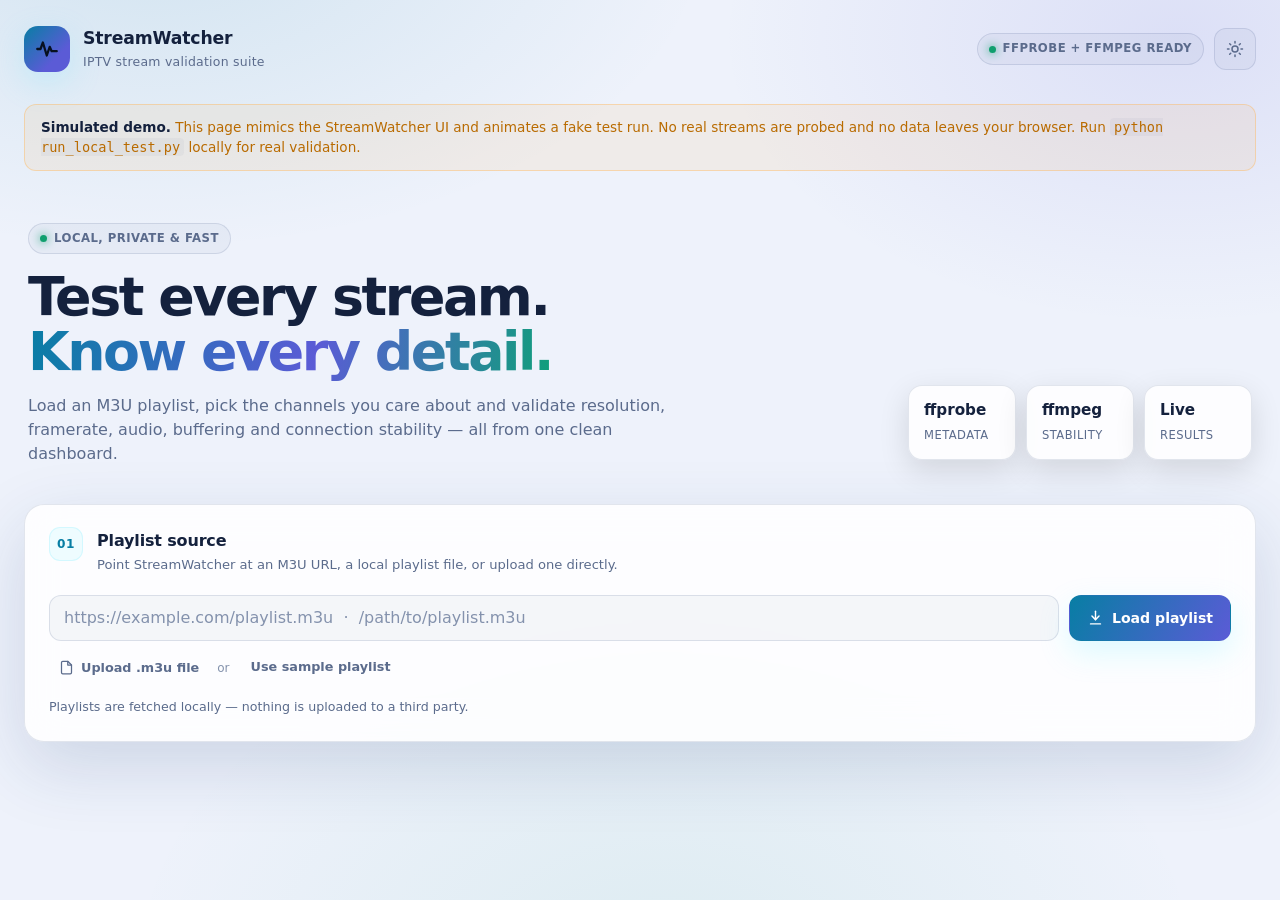
==== commit f9fd5da8: "Fix GitHub Pages redirect and demo mock script" ====
--- a/docs/index.html
+++ b/docs/index.html
@@ -357,6 +357,7 @@
   .modal-card .progress-fill { height: 100%; border-radius: inherit; background: linear-gradient(90deg, var(--accent), var(--accent-2) 58%, var(--accent-3)); transition: width 0.25s ease; }
   .modal-card p { margin: 10px 0 0; color: var(--muted); font-size: 0.85rem; }
   </style>
+  <style>.demo-banner { margin: 0 0 18px; padding: 12px 16px; border: 1px solid rgba(255,180,84,0.4); border-radius: 12px; background: rgba(255,180,84,0.1); color: var(--warning); font-size: 0.85rem; } .demo-banner strong { color: var(--text); } .demo-banner code { background: var(--surface-2); padding: 1px 4px; border-radius: 4px; }</style>
 
 <script>
 (function(){
@@ -366,12 +367,12 @@
     {name:'3ABN Kids', url:'http://demo/stream3.ts', group:'Kids'},
     {name:'3ABN Latino', url:'http://demo/stream4.ts', group:'Latino'},
     {name:'ESPN Premium', url:'http://demo/stream5.ts', group:'Sports'},
-    {name:'Ziggo Sport HD', url:'http://demo/stream6.ts', group:'Sports'},
-    {name:'NPO 1 4K', url:'http://demo/stream7.ts', group:'Netherlands'},
-    {name:'BBC One', url:'http://demo/stream8.ts', group:'UK'},
+    {name:'NPO 1 4K', url:'http://demo/stream6.ts', group:'Netherlands'},
+    {name:'BBC One', url:'http://demo/stream7.ts', group:'UK'},
+    {name:'CNN International', url:'http://demo/stream8.ts', group:'News'},
   ];
   const DEMO_CATS = [
-    {id:'1', name:'Entertainment'}, {id:'2', name:'Sports'}, {id:'3', name:'Kids'}, {id:'4', name:'Netherlands'}
+    {id:'1', name:'Entertainment'}, {id:'2', name:'Sports'}, {id:'3', name:'Kids'}, {id:'4', name:'Netherlands'}, {id:'5', name:'News'}
   ];
   function delay(ms){ return new Promise(r=>setTimeout(r,ms)); }
   const origFetch = window.fetch;
@@ -390,7 +391,6 @@
     if (u.includes('/api/xtream/streams')) {
       const body = opts && opts.body ? JSON.parse(opts.body) : {};
       const ids = body.category_ids || [];
-      const map = {'1':['Entertainment'],'2':['Sports'],'3':['Kids'],'4':['Netherlands']};
       const groups = ids.map(id => (DEMO_CATS.find(c=>c.id===String(id))||{}).name || 'Group');
       const channels = DEMO_CHANNELS.filter(c => groups.includes(c.group));
       return new Response(JSON.stringify({ok:true, channels: channels.map(c=>({...c})), groups, count:channels.length}), {headers:{'Content-Type':'application/json'}});
@@ -400,45 +400,10 @@
       localStorage.setItem('demo-run', JSON.stringify({start: Date.now(), channels: body.selected_channels || DEMO_CHANNELS, duration: body.duration_seconds || 15}));
       return new Response(JSON.stringify({ok:true, message:'Test started', run_id:'demo123'}), {headers:{'Content-Type':'application/json'}});
     }
-    if (u.includes('/api/status')) {
-      const run = JSON.parse(localStorage.getItem('demo-run')||'null');
-      const elapsed = run ? (Date.now()-run.start)/1000 : 0;
-      const total = run ? run.channels.length* (run.duration||15) : 0;
-      const running = run ? elapsed < total/2 + 5 : false;
-      return new Response(JSON.stringify({state: running?'running':'finished', running, error:null, run_id:'demo123', started_at: run?Math.floor(run.start/1000):null, finished_at: run&&!running?Math.floor(Date.now()/1000):null, source:'demo', channel_count: run?run.channels.length:0, duration_seconds: run?run.duration:15, loop_mode:'single', loop_iterations:1}), {headers:{'Content-Type':'application/json'}});
-    }
-    if (u.includes('/api/results')) {
-      const run = JSON.parse(localStorage.getItem('demo-run')||'null');
-      if (!run) return new Response(JSON.stringify({channels:[], state:'idle'}), {status:404, headers:{'Content-Type':'application/json'}});
-      const elapsed = (Date.now()-run.start)/1000;
-      const perChannel = run.duration || 15;
-      const channels = run.channels.map((c,i) => {
-        const startOffset = i * (perChannel/2);
-        const tested = Math.min(perChannel, Math.max(0, elapsed - startOffset));
-        let status = 'pending';
-        if (tested >= perChannel) status = (i===4?'issue':'pass');
-        else if (tested > 0) status = 'testing';
-        return {
-          name: c.name, url: c.url, group: c.group, status,
-          details: (i===4?'Not smooth: duplicated frames (kept 51/101)':''),
-          resolution: c.res||'1280x720', resolution_label: (c.res==='1920x1080'?'1080p':'720p'),
-          framerate: c.fps, fps: parseFloat((c.fps||'').replace(/[^0-9.]/g,''))||null,
-          video_codec:'h264', audio_codec:'aac', bitrate_kbps:2500,
-          test_duration: tested>=perChannel? perChannel+'s':'',
-          tested_seconds: Math.round(tested),
-          issues:{buffering:0, errors:0, drops:0},
-          disconnects_count:0, disconnects:[], buffering_total_seconds:0, buffering_events:[],
-          resolution_ok:true, framerate_ok:true, frame_drops:0,
-          smooth: i!==4, smooth_ok: i!==4, black_screen:false,
-        };
-      });
-      return new Response(JSON.stringify({channels, test_start: Math.floor(run.start/1000), test_duration: run.duration, loop_mode:'single', current_iteration:1, run_id:'demo123', options:{}, state: elapsed >= run.channels.length*perChannel/2+5 ? 'finished' : 'running', generated_at: Math.floor(Date.now()/1000)}), {headers:{'Content-Type':'application/json'}});
-    }
     return new Response(JSON.stringify({ok:true}), {headers:{'Content-Type':'application/json'}});
   };
 })();
 </script>
-  <style>.demo-banner { margin: 0 0 18px; padding: 12px 16px; border: 1px solid rgba(255,180,84,0.4); border-radius: 12px; background: rgba(255,180,84,0.1); color: var(--warning); font-size: 0.85rem; } .demo-banner strong { color: var(--text); } .demo-banner code { background: var(--surface-2); padding: 1px 4px; border-radius: 4px; }</style>
 </head>
 <body>
   <header class="topbar">
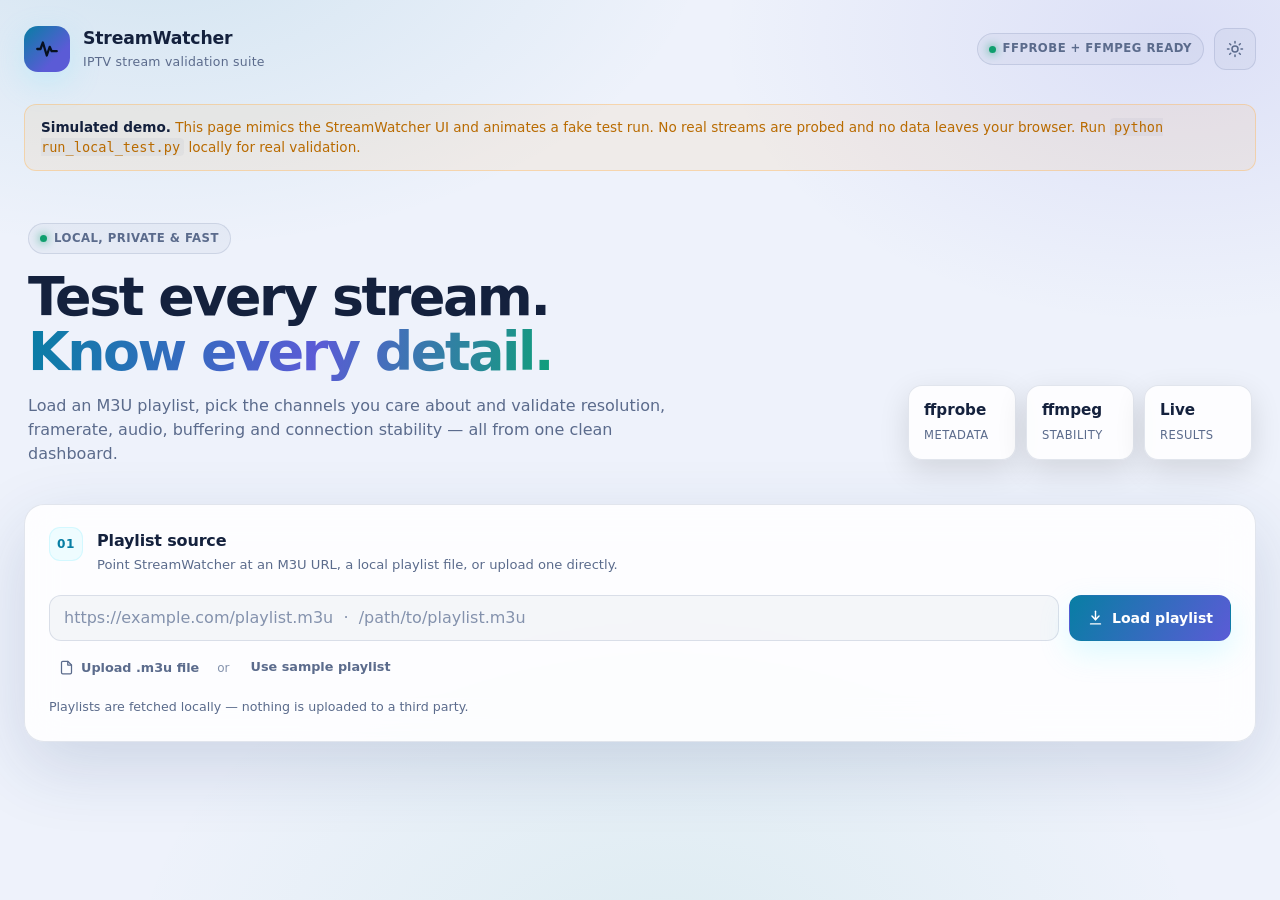
==== commit 8e7a7388: "Add fallback for demo engine pill" ====
--- a/docs/index.html
+++ b/docs/index.html
@@ -1401,5 +1401,16 @@
 
     init();
   </script>
+  <script>
+    // Fallback for the simulated demo: ensure the engine pill updates even if fetch mocking is delayed.
+    setTimeout(function(){
+      var el = document.getElementById('engineText');
+      if (el && (el.textContent === 'Checking tools…' || el.textContent === 'Server unavailable')) {
+        el.textContent = 'ffprobe + ffmpeg ready (demo)';
+      }
+      var dot = document.getElementById('engineDot');
+      if (dot) dot.style.background = 'var(--success)';
+    }, 1200);
+  </script>
 </body>
 </html>
